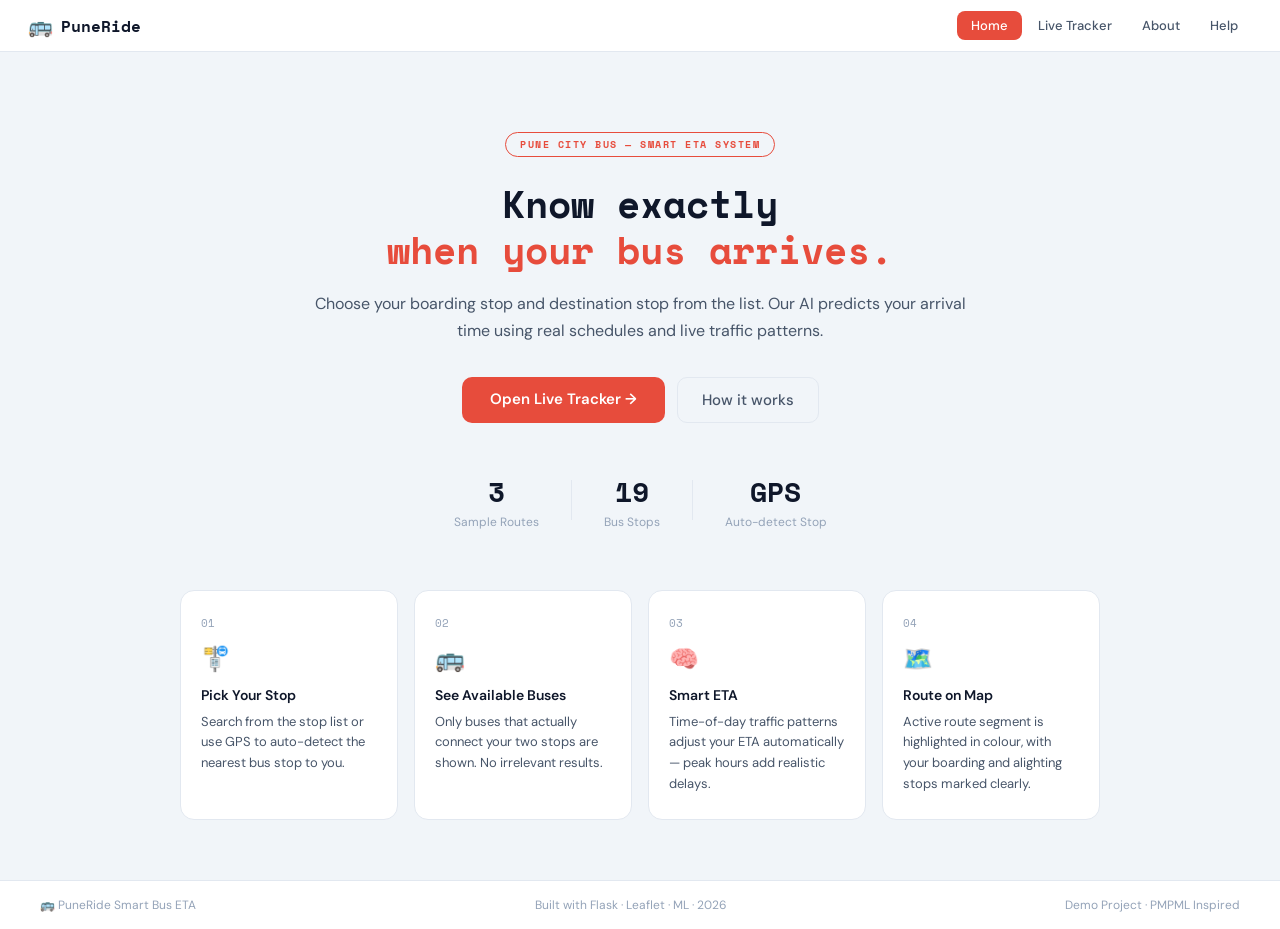
==== index.html @ 7d2801a6 "Add files via upload" ====
<!DOCTYPE html>
<html lang="en">
<head>
  <meta charset="UTF-8"/>
  <meta name="viewport" content="width=device-width, initial-scale=1.0"/>
  <title>PuneRide – Smart Bus ETA</title>
  <link rel="stylesheet" href="style.css"/>
  <link href="https://fonts.googleapis.com/css2?family=Space+Mono:wght@400;700&family=DM+Sans:wght@300;400;500;600&display=swap" rel="stylesheet"/>
</head>
<body>
<nav>
  <div class="logo"><span class="logo-icon">🚌</span> PuneRide</div>
  <div class="nav-links">
    <a href="index.html" class="active">Home</a>
    <a href="dashboard.html">Live Tracker</a>
    <a href="about.html">About</a>
    <a href="help.html">Help</a>
  </div>
</nav>

<section class="hero">
  <div class="hero-badge">PUNE CITY BUS — SMART ETA SYSTEM</div>
  <h1>Know exactly<br/><span class="accent">when your bus arrives.</span></h1>
  <p>Choose your boarding stop and destination stop from the list. Our AI predicts your arrival time using real schedules and live traffic patterns.</p>
  <div class="hero-btns">
    <a href="dashboard.html" class="btn-main">Open Live Tracker →</a>
    <a href="about.html" class="btn-ghost">How it works</a>
  </div>
  <div class="hero-stats">
    <div class="hs"><div class="hs-num">3</div><div class="hs-label">Sample Routes</div></div>
    <div class="hs-div"></div>
    <div class="hs"><div class="hs-num">19</div><div class="hs-label">Bus Stops</div></div>
    <div class="hs-div"></div>
    <div class="hs"><div class="hs-num">GPS</div><div class="hs-label">Auto-detect Stop</div></div>
  </div>
</section>

<section class="features">
  <div class="feat">
    <div class="feat-num">01</div>
    <div class="feat-icon">🚏</div>
    <h3>Pick Your Stop</h3>
    <p>Search from the stop list or use GPS to auto-detect the nearest bus stop to you.</p>
  </div>
  <div class="feat">
    <div class="feat-num">02</div>
    <div class="feat-icon">🚌</div>
    <h3>See Available Buses</h3>
    <p>Only buses that actually connect your two stops are shown. No irrelevant results.</p>
  </div>
  <div class="feat">
    <div class="feat-num">03</div>
    <div class="feat-icon">🧠</div>
    <h3>Smart ETA</h3>
    <p>Time-of-day traffic patterns adjust your ETA automatically — peak hours add realistic delays.</p>
  </div>
  <div class="feat">
    <div class="feat-num">04</div>
    <div class="feat-icon">🗺️</div>
    <h3>Route on Map</h3>
    <p>Active route segment is highlighted in colour, with your boarding and alighting stops marked clearly.</p>
  </div>
</section>

<footer>
  <div class="footer-inner">
    <span>🚌 PuneRide Smart Bus ETA</span>
    <span>Built with Flask · Leaflet · ML · 2026</span>
    <span>Demo Project · PMPML Inspired</span>
  </div>
</footer>
</body>
</html>
---- style.css ----
/* =============================================
   PUNERIDE v2 — STYLES
============================================= */
:root {
  --brand:    #e74c3c;
  --brand-dk: #c0392b;
  --green:    #27ae60;
  --amber:    #f39c12;
  --text-1:   #0f172a;
  --text-2:   #475569;
  --text-3:   #94a3b8;
  --bg:       #f1f5f9;
  --surface:  #ffffff;
  --border:   #e2e8f0;
  --radius:   10px;
  --radius-lg:14px;
  --shadow:   0 2px 14px rgba(0,0,0,0.08);
}

* { box-sizing: border-box; margin: 0; padding: 0; }

body {
  font-family: 'DM Sans', sans-serif;
  background: var(--bg);
  color: var(--text-1);
  min-height: 100vh;
  display: flex;
  flex-direction: column;
}
.dashboard-body { overflow: hidden; height: 100vh; }
a { text-decoration: none; color: inherit; }

/* NAV */
nav {
  display: flex;
  align-items: center;
  justify-content: space-between;
  padding: 0 28px;
  height: 52px;
  background: var(--surface);
  border-bottom: 1px solid var(--border);
  flex-shrink: 0;
  z-index: 300;
  position: relative;
}
.logo {
  font-family: 'Space Mono', monospace;
  font-size: 16px;
  font-weight: 700;
  display: flex;
  align-items: center;
  gap: 8px;
}
.logo-icon { font-size: 20px; }
.nav-links { display: flex; gap: 2px; }
.nav-links a {
  padding: 6px 14px;
  border-radius: 8px;
  font-size: 13px;
  font-weight: 500;
  color: var(--text-2);
  transition: all 0.15s;
}
.nav-links a:hover { background: var(--bg); color: var(--text-1); }
.nav-links a.active { background: var(--brand); color: #fff; }

/* TRACKER LAYOUT */
.tracker-layout {
  display: grid;
  grid-template-columns: 360px 1fr;
  height: calc(100vh - 52px);
  overflow: hidden;
}

/* LEFT PANEL */
.left-panel {
  background: var(--surface);
  border-right: 1px solid var(--border);
  overflow-y: auto;
}

.panel-section {
  padding: 18px 18px;
  border-bottom: 1px solid var(--border);
}
.panel-section.hidden { display: none; }

.step-header {
  display: flex;
  align-items: center;
  gap: 10px;
  margin-bottom: 14px;
  font-size: 14px;
  font-weight: 600;
}
.step-badge {
  width: 22px; height: 22px;
  background: var(--brand);
  color: #fff;
  border-radius: 50%;
  display: flex; align-items: center; justify-content: center;
  font-size: 11px; font-weight: 700; flex-shrink: 0;
}

/* Search */
.search-wrap {
  display: flex;
  gap: 8px;
  margin-bottom: 10px;
}
.search-wrap input {
  flex: 1;
  padding: 9px 12px;
  border: 1px solid var(--border);
  border-radius: var(--radius);
  font-size: 14px;
  font-family: 'DM Sans', sans-serif;
  color: var(--text-1);
  background: var(--bg);
  outline: none;
}
.search-wrap input:focus { border-color: var(--brand); background: #fff; }

.gps-btn {
  padding: 8px 12px;
  border: 1px solid var(--border);
  border-radius: var(--radius);
  background: var(--surface);
  font-size: 12px;
  font-weight: 600;
  color: var(--text-2);
  cursor: pointer;
  white-space: nowrap;
  transition: all 0.15s;
  font-family: 'DM Sans', sans-serif;
}
.gps-btn:hover { background: var(--bg); color: var(--text-1); }

/* Stop list */
.stop-list {
  max-height: 340px;
  overflow-y: auto;
}
.stop-item {
  display: flex;
  align-items: center;
  gap: 10px;
  padding: 10px 12px;
  border-radius: var(--radius);
  cursor: pointer;
  transition: background 0.12s;
  border: 1px solid transparent;
}
.stop-item:hover { background: var(--bg); border-color: var(--border); }
.stop-icon { font-size: 18px; flex-shrink: 0; }
.stop-name { font-size: 13px; font-weight: 500; color: var(--text-1); }
.stop-routes { font-size: 11px; color: var(--text-3); margin-top: 2px; }
.no-stops { padding: 16px 12px; font-size: 13px; color: var(--text-3); text-align: center; }

/* Selected stop row */
.selected-stop-row {
  display: flex;
  align-items: center;
  gap: 10px;
  background: var(--bg);
  border: 1px solid var(--border);
  border-radius: var(--radius);
  padding: 10px 12px;
}
.sel-dot {
  width: 12px; height: 12px;
  border-radius: 50%;
  flex-shrink: 0;
}
.sel-label { font-size: 11px; color: var(--text-3); }
.sel-name { font-size: 13px; font-weight: 600; color: var(--text-1); }
.change-btn {
  margin-left: auto;
  font-size: 12px;
  color: var(--brand);
  background: none;
  border: none;
  cursor: pointer;
  font-weight: 600;
  font-family: 'DM Sans', sans-serif;
}
.change-btn:hover { text-decoration: underline; }

/* Bus Cards */
.bus-card {
  border: 1.5px solid var(--border);
  border-radius: var(--radius-lg);
  margin-bottom: 10px;
  overflow: hidden;
  transition: border-color 0.15s;
  position: relative;
}
.bus-card.best  { border-color: var(--brand); }
.bus-card.selected-card { border-color: var(--brand); box-shadow: 0 0 0 3px rgba(231,76,60,0.12); }
.best-badge {
  position: absolute; top: 8px; right: 8px;
  background: var(--brand); color: #fff;
  font-size: 10px; font-weight: 700;
  padding: 2px 8px; border-radius: 99px;
}
.bus-card-top {
  display: flex; align-items: center; gap: 12px;
  padding: 14px;
}
.bus-number {
  width: 44px; height: 44px;
  border-radius: 10px;
  color: #fff;
  font-family: 'Space Mono', monospace;
  font-size: 14px; font-weight: 700;
  display: flex; align-items: center; justify-content: center;
  flex-shrink: 0;
}
.bus-info { flex: 1; }
.bus-name  { font-size: 13px; font-weight: 600; }
.bus-meta  { font-size: 11px; color: var(--text-3); margin-top: 2px; }
.bus-eta-mini { text-align: right; }
.eta-mins {
  font-family: 'Space Mono', monospace;
  font-size: 22px; font-weight: 700;
}
.eta-mins span { font-size: 11px; font-weight: 400; color: var(--text-3); margin-left: 2px; }
.eta-arrive { font-size: 11px; color: var(--text-3); }

.bus-breakdown {
  border-top: 1px solid var(--border);
  padding: 8px 14px;
  background: var(--bg);
}
.bk-row {
  display: flex; gap: 8px; align-items: flex-start;
  font-size: 12px; color: var(--text-2);
  padding: 3px 0;
}
.bk-icon { flex-shrink: 0; }

.btn-select-bus {
  width: 100%; padding: 10px;
  background: var(--text-1); color: #fff;
  border: none; font-family: 'DM Sans', sans-serif;
  font-size: 13px; font-weight: 600;
  cursor: pointer; transition: background 0.15s;
}
.btn-select-bus:hover { background: #1e293b; }

/* No bus message */
.no-bus-msg {
  text-align: center;
  padding: 28px 16px;
  background: var(--bg);
  border: 1.5px dashed var(--border);
  border-radius: var(--radius-lg);
}
.no-bus-icon { font-size: 36px; margin-bottom: 10px; }
.no-bus-title { font-size: 16px; font-weight: 700; color: var(--text-1); margin-bottom: 8px; }
.no-bus-sub { font-size: 13px; color: var(--text-2); line-height: 1.6; }

/* ETA Panel */
.eta-hero {
  display: flex; align-items: center; justify-content: space-between;
  background: var(--brand); color: #fff;
  border-radius: var(--radius-lg);
  padding: 18px 20px; margin-bottom: 16px;
}
.eta-big {
  font-family: 'Space Mono', monospace;
  font-size: 52px; font-weight: 700; line-height: 1;
}
.eta-unit { font-size: 13px; opacity: 0.8; margin-top: 4px; }
.eta-arrive-box { text-align: right; }
.eta-arrive-label { font-size: 11px; opacity: 0.75; }
.eta-arrive-time {
  font-family: 'Space Mono', monospace;
  font-size: 28px; font-weight: 700; margin-top: 4px;
}

.journey-timeline { margin-bottom: 14px; }
.tl-step { display: flex; align-items: flex-start; gap: 12px; padding: 8px 0; }
.tl-dot { width: 12px; height: 12px; border-radius: 50%; flex-shrink: 0; margin-top: 4px; }
.tl-content { flex: 1; }
.tl-title { font-size: 13px; font-weight: 600; }
.tl-sub { font-size: 12px; color: var(--text-3); margin-top: 2px; }
.tl-time {
  font-family: 'Space Mono', monospace;
  font-size: 13px; font-weight: 700; white-space: nowrap;
}
.tl-line { width: 1px; height: 14px; background: var(--border); margin-left: 5px; }

.traffic-info-row {
  display: flex; align-items: center; justify-content: space-between;
  padding: 10px 12px;
  border: 1.5px solid;
  border-radius: 8px;
  font-size: 13px; font-weight: 600;
  margin-bottom: 14px;
}

.btn-reset {
  width: 100%; padding: 10px;
  background: transparent;
  border: 1px solid var(--border);
  border-radius: var(--radius);
  font-family: 'DM Sans', sans-serif;
  font-size: 13px; color: var(--text-2);
  cursor: pointer; transition: all 0.15s;
}
.btn-reset:hover { background: var(--bg); color: var(--text-1); }

/* MAP */
.map-container { position: relative; height: 100%; }
#map { width: 100%; height: 100%; }

.map-legend {
  position: absolute; bottom: 24px; left: 14px;
  background: rgba(255,255,255,0.96);
  border: 1px solid var(--border);
  border-radius: 10px;
  padding: 10px 14px;
  display: flex; flex-direction: column; gap: 6px;
  z-index: 400; box-shadow: var(--shadow);
}
.leg-item { display: flex; align-items: center; gap: 8px; font-size: 12px; color: var(--text-2); }
.leg-dot { width: 10px; height: 10px; border-radius: 50%; }
.leg-line { width: 20px; height: 4px; background: var(--brand); border-radius: 2px; }

.traffic-badge {
  position: absolute; top: 14px; right: 14px;
  color: #fff; border-radius: 99px;
  padding: 6px 16px; font-size: 12px; font-weight: 700;
  z-index: 400; box-shadow: var(--shadow);
  font-family: 'DM Sans', sans-serif;
}

/* LANDING */
.hero {
  text-align: center; padding: 80px 24px 60px;
  max-width: 720px; margin: 0 auto;
}
.hero-badge {
  display: inline-block;
  font-family: 'Space Mono', monospace;
  font-size: 10px; font-weight: 700;
  letter-spacing: 0.15em; color: var(--brand);
  border: 1px solid var(--brand);
  border-radius: 99px; padding: 4px 14px; margin-bottom: 24px;
}
.hero h1 {
  font-family: 'Space Mono', monospace;
  font-size: 38px; font-weight: 700; line-height: 1.2;
  margin-bottom: 18px;
}
.hero h1 .accent { color: var(--brand); }
.hero p { font-size: 16px; color: var(--text-2); line-height: 1.7; margin-bottom: 32px; }
.hero-btns { display: flex; gap: 12px; justify-content: center; margin-bottom: 48px; }
.btn-main {
  display: inline-block; background: var(--brand); color: #fff;
  padding: 12px 28px; border-radius: var(--radius);
  font-size: 15px; font-weight: 600; transition: background 0.2s;
}
.btn-main:hover { background: var(--brand-dk); }
.btn-ghost {
  display: inline-block; background: transparent; color: var(--text-2);
  padding: 12px 24px; border: 1px solid var(--border);
  border-radius: var(--radius); font-size: 15px; font-weight: 500;
}
.btn-ghost:hover { background: var(--surface); }
.hero-stats { display: flex; align-items: center; justify-content: center; gap: 32px; }
.hs { text-align: center; }
.hs-num { font-family: 'Space Mono', monospace; font-size: 28px; font-weight: 700; }
.hs-label { font-size: 12px; color: var(--text-3); margin-top: 2px; }
.hs-div { width: 1px; height: 40px; background: var(--border); }

.features {
  display: grid; grid-template-columns: repeat(4,1fr);
  gap: 16px; padding: 0 40px 60px;
  max-width: 1000px; margin: 0 auto; width: 100%;
}
.feat {
  background: var(--surface);
  border: 1px solid var(--border);
  border-radius: var(--radius-lg);
  padding: 24px 20px;
}
.feat-num { font-family: 'Space Mono', monospace; font-size: 11px; color: var(--text-3); margin-bottom: 12px; }
.feat-icon { font-size: 24px; margin-bottom: 12px; }
.feat h3 { font-size: 14px; font-weight: 600; margin-bottom: 8px; }
.feat p { font-size: 13px; color: var(--text-2); line-height: 1.6; }

/* ABOUT / HELP */
.content-wrap { max-width: 700px; margin: 0 auto; padding: 48px 24px; flex: 1; }
.content-wrap h1 {
  font-family: 'Space Mono', monospace;
  font-size: 26px; font-weight: 700; margin-bottom: 16px;
}
.content-wrap h2 { font-size: 17px; font-weight: 600; margin: 28px 0 10px; }
.content-wrap p { font-size: 14px; color: var(--text-2); line-height: 1.8; margin-bottom: 10px; }
.content-wrap code {
  background: var(--bg); border: 1px solid var(--border);
  padding: 2px 6px; border-radius: 4px; font-size: 13px;
}
.chips { display: flex; flex-wrap: wrap; gap: 8px; margin-bottom: 10px; }
.chip {
  background: var(--surface); border: 1px solid var(--border);
  border-radius: 99px; padding: 5px 14px; font-size: 13px; color: var(--text-2);
}
.flow { display: flex; flex-wrap: wrap; align-items: center; gap: 8px; margin-top: 12px; }
.flow-step { background: #fef3c7; color: #92400e; padding: 10px 14px; border-radius: 8px; font-size: 13px; font-weight: 600; }
.flow-arrow { font-size: 18px; color: var(--text-3); }

.faq {
  border: 1px solid var(--border); border-radius: var(--radius);
  margin-bottom: 10px; overflow: hidden; background: var(--surface);
}
.faq-q {
  padding: 15px 18px; font-size: 14px; font-weight: 600;
  cursor: pointer; display: flex; justify-content: space-between; align-items: center;
}
.faq-q:hover { background: var(--bg); }
.arrow { font-size: 18px; color: var(--text-3); }
.faq-a { padding: 12px 18px 15px; font-size: 13px; color: var(--text-2); line-height: 1.7; border-top: 1px solid var(--border); }

/* FOOTER */
footer { padding: 16px 28px; border-top: 1px solid var(--border); background: var(--surface); margin-top: auto; }
.footer-inner {
  display: flex; justify-content: space-between;
  font-size: 12px; color: var(--text-3);
  max-width: 1200px; margin: 0 auto;
}

/* RESPONSIVE */
@media (max-width: 900px) {
  .tracker-layout { grid-template-columns: 1fr; grid-template-rows: auto 420px; }
  .features { grid-template-columns: repeat(2,1fr); }
  .hero h1 { font-size: 26px; }
  .footer-inner { flex-direction: column; gap: 4px; text-align: center; }
}
@media (max-width: 600px) {
  .features { grid-template-columns: 1fr; padding: 0 20px 40px; }
  nav { padding: 0 16px; }
  .nav-links a { padding: 5px 10px; font-size: 12px; }
}
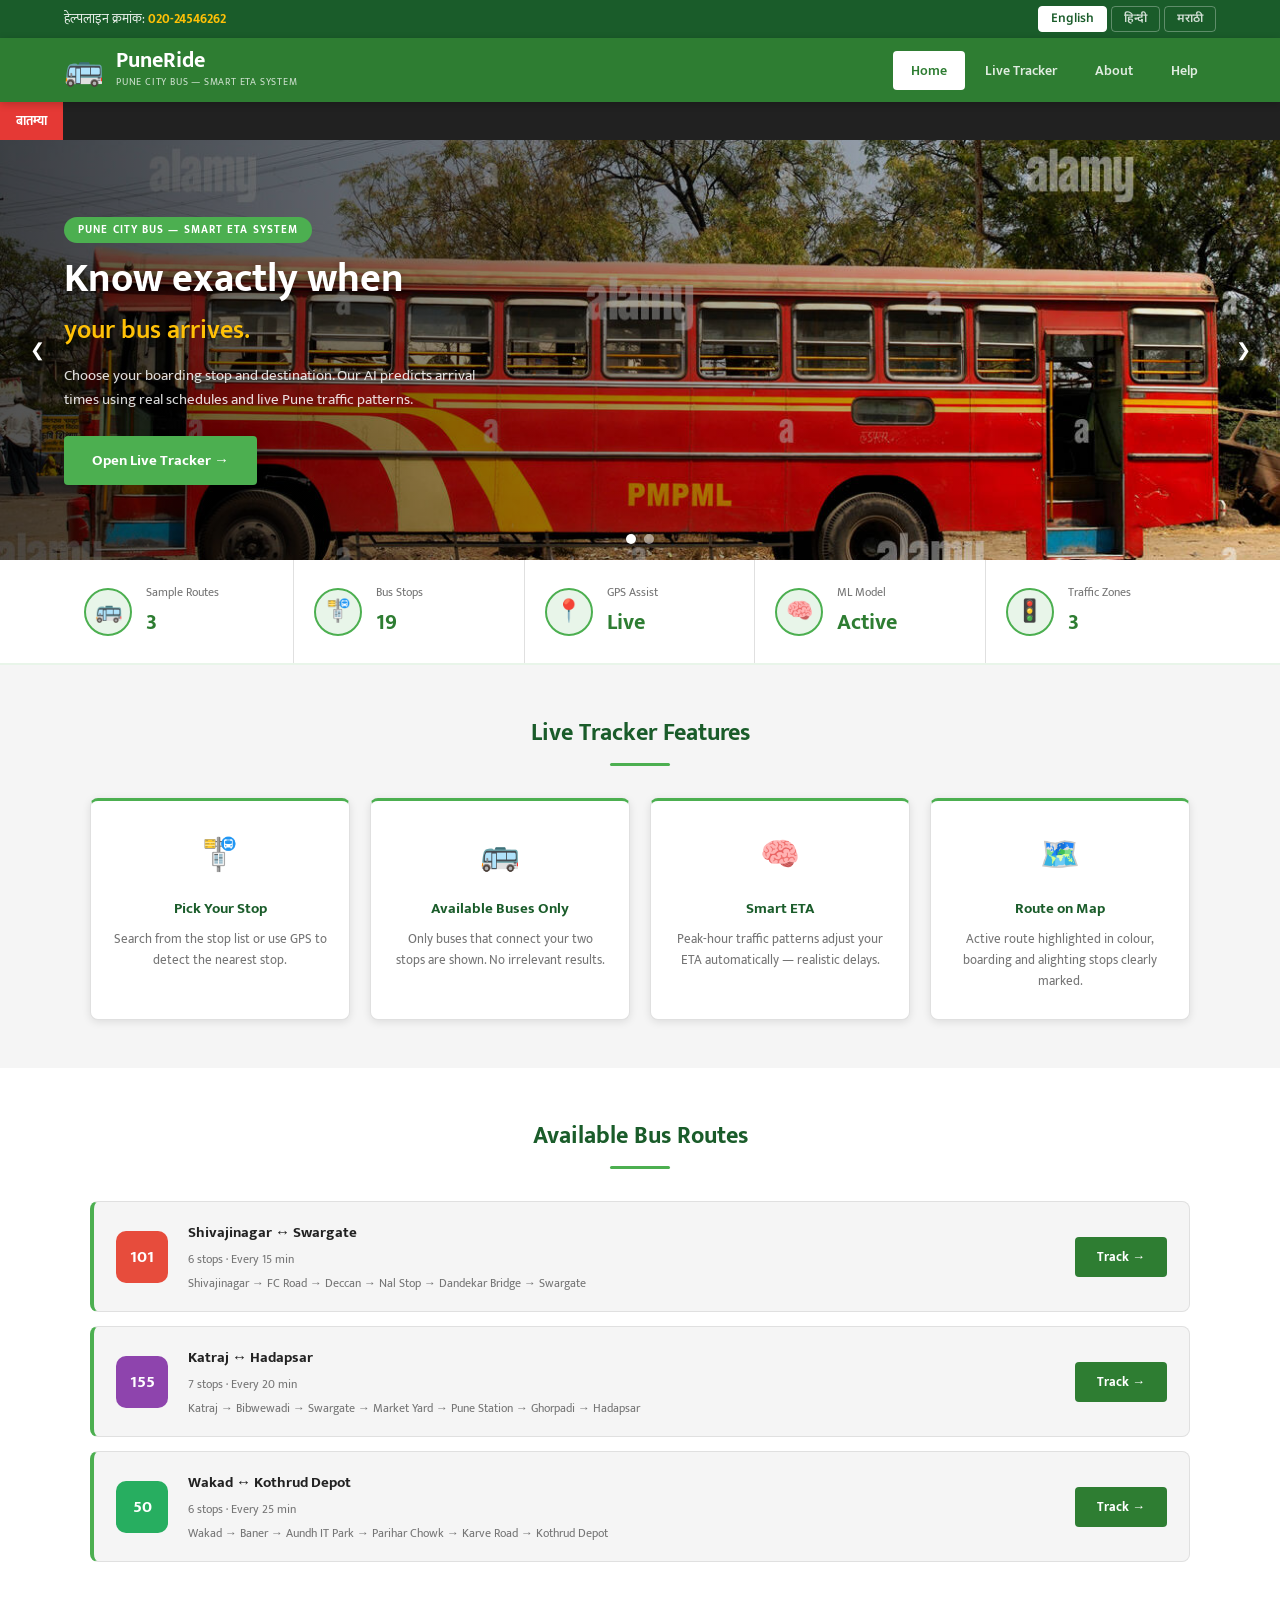
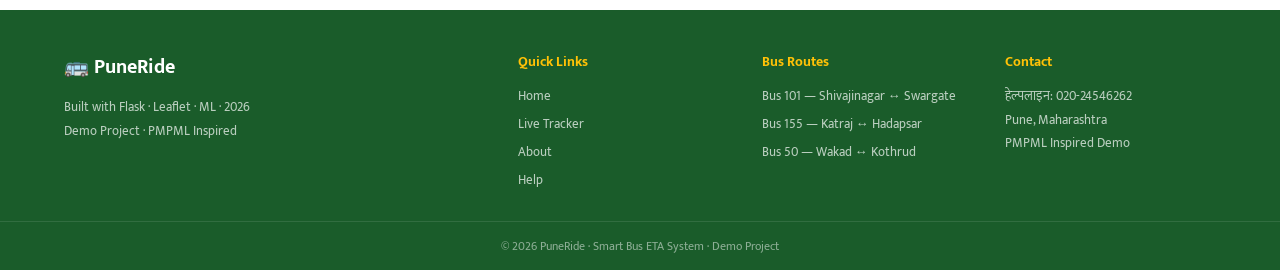
==== commit a0fc467e: "Add files via upload" ====
--- a/index.html
+++ b/index.html
@@ -5,69 +5,252 @@
   <meta name="viewport" content="width=device-width, initial-scale=1.0"/>
   <title>PuneRide – Smart Bus ETA</title>
   <link rel="stylesheet" href="style.css"/>
-  <link href="https://fonts.googleapis.com/css2?family=Space+Mono:wght@400;700&family=DM+Sans:wght@300;400;500;600&display=swap" rel="stylesheet"/>
+  <link href="https://fonts.googleapis.com/css2?family=Noto+Sans+Devanagari:wght@300;400;500;600;700&family=Mukta:wght@400;500;600;700&display=swap" rel="stylesheet"/>
 </head>
 <body>
-<nav>
-  <div class="logo"><span class="logo-icon">🚌</span> PuneRide</div>
-  <div class="nav-links">
-    <a href="index.html" class="active">Home</a>
-    <a href="dashboard.html">Live Tracker</a>
-    <a href="about.html">About</a>
-    <a href="help.html">Help</a>
-  </div>
-</nav>
-
-<section class="hero">
-  <div class="hero-badge">PUNE CITY BUS — SMART ETA SYSTEM</div>
-  <h1>Know exactly<br/><span class="accent">when your bus arrives.</span></h1>
-  <p>Choose your boarding stop and destination stop from the list. Our AI predicts your arrival time using real schedules and live traffic patterns.</p>
-  <div class="hero-btns">
-    <a href="dashboard.html" class="btn-main">Open Live Tracker →</a>
-    <a href="about.html" class="btn-ghost">How it works</a>
-  </div>
-  <div class="hero-stats">
-    <div class="hs"><div class="hs-num">3</div><div class="hs-label">Sample Routes</div></div>
-    <div class="hs-div"></div>
-    <div class="hs"><div class="hs-num">19</div><div class="hs-label">Bus Stops</div></div>
-    <div class="hs-div"></div>
-    <div class="hs"><div class="hs-num">GPS</div><div class="hs-label">Auto-detect Stop</div></div>
-  </div>
-</section>
-
-<section class="features">
-  <div class="feat">
-    <div class="feat-num">01</div>
-    <div class="feat-icon">🚏</div>
-    <h3>Pick Your Stop</h3>
-    <p>Search from the stop list or use GPS to auto-detect the nearest bus stop to you.</p>
-  </div>
-  <div class="feat">
-    <div class="feat-num">02</div>
-    <div class="feat-icon">🚌</div>
-    <h3>See Available Buses</h3>
-    <p>Only buses that actually connect your two stops are shown. No irrelevant results.</p>
-  </div>
-  <div class="feat">
-    <div class="feat-num">03</div>
-    <div class="feat-icon">🧠</div>
-    <h3>Smart ETA</h3>
-    <p>Time-of-day traffic patterns adjust your ETA automatically — peak hours add realistic delays.</p>
-  </div>
-  <div class="feat">
-    <div class="feat-num">04</div>
-    <div class="feat-icon">🗺️</div>
-    <h3>Route on Map</h3>
-    <p>Active route segment is highlighted in colour, with your boarding and alighting stops marked clearly.</p>
-  </div>
-</section>
-
-<footer>
+
+<!-- TOP BAR -->
+<div class="top-bar">
+  <div class="top-bar-inner">
+    <span class="helpline">हेल्पलाइन क्रमांक: <strong>020-24546262</strong></span>
+    <div class="lang-switcher">
+      <button class="lang-btn active" data-lang="en" onclick="setLang('en')">English</button>
+      <button class="lang-btn" data-lang="hi" onclick="setLang('hi')">हिन्दी</button>
+      <button class="lang-btn" data-lang="mr" onclick="setLang('mr')">मराठी</button>
+    </div>
+  </div>
+</div>
+
+<!-- HEADER -->
+<header class="site-header">
+  <div class="header-inner">
+    <div class="brand">
+      <div class="brand-logo">🚌</div>
+      <div class="brand-text">
+        <div class="brand-name">PuneRide</div>
+        <div class="brand-sub" data-i18n="hero_badge">PUNE CITY BUS — SMART ETA SYSTEM</div>
+      </div>
+    </div>
+    <nav class="main-nav">
+      <a href="index.html" class="active" data-i18n="nav_home">Home</a>
+      <a href="dashboard.html" data-i18n="nav_tracker">Live Tracker</a>
+      <a href="about.html" data-i18n="nav_about">About</a>
+      <a href="help.html" data-i18n="nav_help">Help</a>
+    </nav>
+  </div>
+</header>
+
+<!-- NEWS TICKER -->
+<div class="ticker-bar">
+  <div class="ticker-label">बातम्या</div>
+  <div class="ticker-wrap">
+    <div class="ticker-content">
+      <span class="tick-item">Bus 101: Shivajinagar ↔ Swargate — दर 15 मिनिटांनी</span>
+      <span class="new-badge">नवीन</span>
+      <span class="tick-item">Bus 155: Katraj ↔ Hadapsar — दर 20 मिनिटांनी</span>
+      <span class="new-badge">नवीन</span>
+      <span class="tick-item">Bus 50: Wakad ↔ Kothrud — दर 25 मिनिटांनी</span>
+      <span class="new-badge">नवीन</span>
+      <span class="tick-item">GPS-based stop detection now available · Use 📍 in Live Tracker</span>
+      <span class="new-badge">नवीन</span>
+      <span class="tick-item">Smart ETA with peak-hour traffic patterns · AI-powered predictions</span>
+    </div>
+  </div>
+</div>
+
+<!-- HERO SLIDER -->
+<section class="hero-slider">
+  <div class="slide active" id="slide-0">
+    <img src="image1.jpg" alt="Pune Bus" class="slide-img"
+         onerror="this.style.background='#1a5c2a';this.alt='';"/>
+    <div class="slide-overlay">
+      <div class="slide-caption">
+        <div class="slide-badge" data-i18n="hero_badge">PUNE CITY BUS</div>
+        <h1 data-i18n="hero_h1_line1">Know exactly when</h1>
+        <h2 data-i18n="hero_h1_line2">your bus arrives.</h2>
+        <p data-i18n="hero_p">AI-powered ETA using real schedules and live Pune traffic patterns.</p>
+        <a href="dashboard.html" class="slide-cta" data-i18n="hero_btn_open">Open Live Tracker →</a>
+      </div>
+    </div>
+  </div>
+  <div class="slide" id="slide-1">
+    <img src="image2.jfif" alt="Pune Bus Route" class="slide-img"
+         onerror="this.style.background='#0d3d1f';this.alt='';"/>
+    <div class="slide-overlay">
+      <div class="slide-caption">
+        <div class="slide-badge">स्मार्ट बस ट्रॅकर</div>
+        <h1>Smart · Fast · Reliable</h1>
+        <h2>पुणे बस ट्रॅकर</h2>
+        <p>बस स्टॉप निवडा आणि ETA जाणून घ्या</p>
+        <a href="dashboard.html" class="slide-cta">लाइव्ह ट्रॅकर →</a>
+      </div>
+    </div>
+  </div>
+
+  <button class="slide-arrow prev" onclick="changeSlide(-1)">&#10094;</button>
+  <button class="slide-arrow next" onclick="changeSlide(1)">&#10095;</button>
+  <div class="slide-dots">
+    <span class="dot active" onclick="goSlide(0)"></span>
+    <span class="dot" onclick="goSlide(1)"></span>
+  </div>
+</section>
+
+<!-- STATS CARDS -->
+<section class="stats-section">
+  <div class="stats-row">
+    <div class="stat-card">
+      <div class="stat-icon-box"><span>🚌</span></div>
+      <div>
+        <div class="stat-label" data-i18n="stat_routes">Sample Routes</div>
+        <div class="stat-num">3</div>
+      </div>
+    </div>
+    <div class="stat-card">
+      <div class="stat-icon-box"><span>🚏</span></div>
+      <div>
+        <div class="stat-label" data-i18n="stat_stops">Bus Stops</div>
+        <div class="stat-num">19</div>
+      </div>
+    </div>
+    <div class="stat-card">
+      <div class="stat-icon-box"><span>📍</span></div>
+      <div>
+        <div class="stat-label" data-i18n="stat_gps">GPS Assist</div>
+        <div class="stat-num">Live</div>
+      </div>
+    </div>
+    <div class="stat-card">
+      <div class="stat-icon-box"><span>🧠</span></div>
+      <div>
+        <div class="stat-label">ML Model</div>
+        <div class="stat-num">Active</div>
+      </div>
+    </div>
+    <div class="stat-card">
+      <div class="stat-icon-box"><span>🚦</span></div>
+      <div>
+        <div class="stat-label">Traffic Zones</div>
+        <div class="stat-num">3</div>
+      </div>
+    </div>
+  </div>
+</section>
+
+<!-- FEATURES -->
+<section class="features-section">
+  <div class="section-heading">
+    <h2>Live Tracker Features</h2>
+    <div class="heading-bar"></div>
+  </div>
+  <div class="features-grid">
+    <div class="feat-card">
+      <div class="feat-icon">🚏</div>
+      <h3 data-i18n="feat1_title">Pick Your Stop</h3>
+      <p data-i18n="feat1_p">Search from the stop list or use GPS to detect the nearest stop.</p>
+    </div>
+    <div class="feat-card">
+      <div class="feat-icon">🚌</div>
+      <h3 data-i18n="feat2_title">Available Buses Only</h3>
+      <p data-i18n="feat2_p">Only buses that connect your two stops are shown.</p>
+    </div>
+    <div class="feat-card">
+      <div class="feat-icon">🧠</div>
+      <h3 data-i18n="feat3_title">Smart ETA</h3>
+      <p data-i18n="feat3_p">Peak-hour traffic patterns adjust your ETA automatically.</p>
+    </div>
+    <div class="feat-card">
+      <div class="feat-icon">🗺️</div>
+      <h3 data-i18n="feat4_title">Route on Map</h3>
+      <p data-i18n="feat4_p">Active route highlighted with boarding and alighting stops marked.</p>
+    </div>
+  </div>
+</section>
+
+<!-- ROUTES -->
+<section class="routes-section">
+  <div class="section-heading">
+    <h2>Available Bus Routes</h2>
+    <div class="heading-bar"></div>
+  </div>
+  <div class="routes-grid">
+    <div class="route-card">
+      <div class="route-badge" style="background:#e74c3c">101</div>
+      <div class="route-body">
+        <div class="route-name">Shivajinagar ↔ Swargate</div>
+        <div class="route-meta">6 stops · Every 15 min</div>
+        <div class="route-stops">Shivajinagar → FC Road → Deccan → Nal Stop → Dandekar Bridge → Swargate</div>
+      </div>
+      <a href="dashboard.html" class="route-track-btn">Track →</a>
+    </div>
+    <div class="route-card">
+      <div class="route-badge" style="background:#8e44ad">155</div>
+      <div class="route-body">
+        <div class="route-name">Katraj ↔ Hadapsar</div>
+        <div class="route-meta">7 stops · Every 20 min</div>
+        <div class="route-stops">Katraj → Bibwewadi → Swargate → Market Yard → Pune Station → Ghorpadi → Hadapsar</div>
+      </div>
+      <a href="dashboard.html" class="route-track-btn">Track →</a>
+    </div>
+    <div class="route-card">
+      <div class="route-badge" style="background:#27ae60">50</div>
+      <div class="route-body">
+        <div class="route-name">Wakad ↔ Kothrud Depot</div>
+        <div class="route-meta">6 stops · Every 25 min</div>
+        <div class="route-stops">Wakad → Baner → Aundh IT Park → Parihar Chowk → Karve Road → Kothrud Depot</div>
+      </div>
+      <a href="dashboard.html" class="route-track-btn">Track →</a>
+    </div>
+  </div>
+</section>
+
+<!-- FOOTER -->
+<footer class="site-footer">
   <div class="footer-inner">
-    <span>🚌 PuneRide Smart Bus ETA</span>
-    <span>Built with Flask · Leaflet · ML · 2026</span>
-    <span>Demo Project · PMPML Inspired</span>
+    <div class="footer-col">
+      <div class="footer-brand">🚌 PuneRide</div>
+      <p data-i18n="footer_built">Built with Flask · Leaflet · ML · 2026</p>
+      <p data-i18n="footer_demo">Demo Project · PMPML Inspired</p>
+    </div>
+    <div class="footer-col">
+      <h4>Quick Links</h4>
+      <a href="index.html" data-i18n="nav_home">Home</a>
+      <a href="dashboard.html" data-i18n="nav_tracker">Live Tracker</a>
+      <a href="about.html" data-i18n="nav_about">About</a>
+      <a href="help.html" data-i18n="nav_help">Help</a>
+    </div>
+    <div class="footer-col">
+      <h4>Bus Routes</h4>
+      <a href="dashboard.html">Bus 101 — Shivajinagar ↔ Swargate</a>
+      <a href="dashboard.html">Bus 155 — Katraj ↔ Hadapsar</a>
+      <a href="dashboard.html">Bus 50 — Wakad ↔ Kothrud</a>
+    </div>
+    <div class="footer-col">
+      <h4>Contact</h4>
+      <p>हेल्पलाइन: 020-24546262</p>
+      <p>Pune, Maharashtra</p>
+      <p>PMPML Inspired Demo</p>
+    </div>
+  </div>
+  <div class="footer-bottom">
+    © 2026 PuneRide · Smart Bus ETA System · Demo Project
   </div>
 </footer>
+
+<script src="i18n.js"></script>
+<script>
+let cur = 0;
+const slides = document.querySelectorAll('.slide');
+const dots   = document.querySelectorAll('.dot');
+
+function goSlide(n) {
+  slides[cur].classList.remove('active');
+  dots[cur].classList.remove('active');
+  cur = (n + slides.length) % slides.length;
+  slides[cur].classList.add('active');
+  dots[cur].classList.add('active');
+}
+function changeSlide(d) { goSlide(cur + d); }
+setInterval(() => changeSlide(1), 5000);
+</script>
 </body>
 </html>
--- a/style.css
+++ b/style.css
@@ -1,87 +1,634 @@
 /* =============================================
-   PUNERIDE v2 — STYLES
+   PUNERIDE — STYLE.CSS
+   Landing: PMPML-inspired (green, white, cards)
+   Dashboard: Dark professional (unchanged)
+   Font: Mukta + Noto Sans Devanagari
+============================================= */
+
+@import url('https://fonts.googleapis.com/css2?family=Noto+Sans+Devanagari:wght@300;400;500;600;700&family=Mukta:wght@400;500;600;700&display=swap');
+
+/* =============================================
+   CSS VARIABLES — TWO THEMES
 ============================================= */
 :root {
-  --brand:    #e74c3c;
-  --brand-dk: #c0392b;
-  --green:    #27ae60;
-  --amber:    #f39c12;
-  --text-1:   #0f172a;
-  --text-2:   #475569;
-  --text-3:   #94a3b8;
-  --bg:       #f1f5f9;
-  --surface:  #ffffff;
-  --border:   #e2e8f0;
-  --radius:   10px;
-  --radius-lg:14px;
-  --shadow:   0 2px 14px rgba(0,0,0,0.08);
+  /* PMPML Green theme (landing, about, help) */
+  --green-dark:   #1a5c2a;
+  --green-mid:    #2e7d32;
+  --green-light:  #4caf50;
+  --green-pale:   #e8f5e9;
+  --accent:       #e53935;
+  --accent-yellow:#ffc107;
+  --white:        #ffffff;
+  --off-white:    #f5f5f5;
+  --light-gray:   #eeeeee;
+  --mid-gray:     #757575;
+  --dark:         #212121;
+  --border-light: #e0e0e0;
+
+  /* Dashboard dark theme */
+  --brand:       #ff6f3c;
+  --brand-dk:    #e55a28;
+  --brand-glow:  rgba(255,111,60,0.25);
+  --d-green:     #22c55e;
+  --d-amber:     #f59e0b;
+  --d-red:       #ef4444;
+  --bg:          #0a0a0f;
+  --bg2:         #111118;
+  --bg3:         #18181f;
+  --surface:     #1c1c26;
+  --surface2:    #22222e;
+  --d-border:    rgba(255,255,255,0.08);
+  --d-border-hi: rgba(255,255,255,0.14);
+  --text-1:      #f0f0f8;
+  --text-2:      #9494b0;
+  --text-3:      #5a5a70;
+
+  --radius:    8px;
+  --radius-lg: 14px;
+  --shadow-sm: 0 2px 8px rgba(0,0,0,0.1);
+  --shadow:    0 4px 16px rgba(0,0,0,0.12);
 }
 
 * { box-sizing: border-box; margin: 0; padding: 0; }
 
 body {
-  font-family: 'DM Sans', sans-serif;
+  font-family: 'Mukta', 'Noto Sans Devanagari', sans-serif;
+  background: var(--off-white);
+  color: var(--dark);
+  min-height: 100vh;
+  display: flex;
+  flex-direction: column;
+}
+
+.dashboard-body {
   background: var(--bg);
   color: var(--text-1);
-  min-height: 100vh;
+  overflow: hidden;
+  height: 100vh;
+}
+
+a { text-decoration: none; color: inherit; }
+
+/* =============================================
+   TOP BAR
+============================================= */
+.top-bar {
+  background: var(--green-dark);
+  color: var(--white);
+  padding: 6px 0;
+  font-size: 13px;
+}
+.top-bar-inner {
+  max-width: 1200px;
+  margin: 0 auto;
+  padding: 0 24px;
+  display: flex;
+  align-items: center;
+  justify-content: space-between;
+}
+.helpline { color: rgba(255,255,255,0.9); }
+.helpline strong { color: var(--accent-yellow); }
+
+/* Language switcher — landing pages */
+.lang-switcher {
+  display: flex;
+  gap: 4px;
+}
+.lang-btn {
+  padding: 4px 12px;
+  border-radius: 4px;
+  border: 1px solid rgba(255,255,255,0.3);
+  background: transparent;
+  color: rgba(255,255,255,0.8);
+  font-size: 12px;
+  font-weight: 600;
+  cursor: pointer;
+  font-family: 'Noto Sans Devanagari', 'Mukta', sans-serif;
+  transition: all 0.15s;
+}
+.lang-btn:hover { background: rgba(255,255,255,0.15); color: #fff; }
+.lang-btn.active { background: var(--white); color: var(--green-dark); border-color: var(--white); }
+
+/* =============================================
+   SITE HEADER
+============================================= */
+.site-header {
+  background: var(--green-mid);
+  box-shadow: 0 2px 8px rgba(0,0,0,0.2);
+  position: sticky;
+  top: 0;
+  z-index: 200;
+}
+.header-inner {
+  max-width: 1200px;
+  margin: 0 auto;
+  padding: 0 24px;
+  display: flex;
+  align-items: center;
+  justify-content: space-between;
+  height: 64px;
+}
+
+.brand { display: flex; align-items: center; gap: 12px; }
+.brand-logo { font-size: 32px; }
+.brand-name {
+  font-size: 22px;
+  font-weight: 700;
+  color: var(--white);
+  line-height: 1;
+}
+.brand-sub {
+  font-size: 10px;
+  color: rgba(255,255,255,0.75);
+  letter-spacing: 0.08em;
+  margin-top: 2px;
+}
+
+.main-nav { display: flex; gap: 2px; }
+.main-nav a {
+  padding: 8px 18px;
+  border-radius: 4px;
+  font-size: 14px;
+  font-weight: 600;
+  color: rgba(255,255,255,0.85);
+  transition: all 0.15s;
+}
+.main-nav a:hover { background: rgba(255,255,255,0.15); color: #fff; }
+.main-nav a.active { background: var(--white); color: var(--green-mid); }
+
+/* =============================================
+   NEWS TICKER
+============================================= */
+.ticker-bar {
+  background: var(--dark);
+  color: var(--white);
+  display: flex;
+  align-items: center;
+  height: 38px;
+  overflow: hidden;
+}
+.ticker-label {
+  background: var(--accent);
+  color: #fff;
+  padding: 0 16px;
+  font-size: 13px;
+  font-weight: 700;
+  height: 100%;
+  display: flex;
+  align-items: center;
+  flex-shrink: 0;
+  white-space: nowrap;
+}
+.ticker-wrap {
+  flex: 1;
+  overflow: hidden;
+  position: relative;
+}
+.ticker-content {
+  display: inline-flex;
+  align-items: center;
+  gap: 24px;
+  white-space: nowrap;
+  animation: ticker 35s linear infinite;
+  padding-left: 100%;
+}
+.tick-item { font-size: 13px; color: rgba(255,255,255,0.9); }
+.new-badge {
+  background: var(--accent-yellow);
+  color: var(--dark);
+  font-size: 10px;
+  font-weight: 700;
+  padding: 2px 8px;
+  border-radius: 99px;
+  flex-shrink: 0;
+}
+@keyframes ticker {
+  0%   { transform: translateX(0); }
+  100% { transform: translateX(-50%); }
+}
+
+/* =============================================
+   HERO SLIDER
+============================================= */
+.hero-slider {
+  position: relative;
+  height: 420px;
+  overflow: hidden;
+  background: var(--green-dark);
+}
+
+.slide {
+  position: absolute;
+  inset: 0;
+  opacity: 0;
+  transition: opacity 0.7s ease;
+}
+.slide.active { opacity: 1; }
+
+.slide-img {
+  width: 100%;
+  height: 100%;
+  object-fit: cover;
+  object-position: center;
+  display: block;
+}
+
+.slide-overlay {
+  position: absolute;
+  inset: 0;
+  background: linear-gradient(90deg, rgba(0,0,0,0.68) 0%, rgba(0,0,0,0.3) 60%, transparent 100%);
+  display: flex;
+  align-items: center;
+}
+
+.slide-caption {
+  max-width: 560px;
+  padding: 0 64px;
+  color: #fff;
+}
+.slide-badge {
+  display: inline-block;
+  background: var(--green-light);
+  color: #fff;
+  font-size: 11px;
+  font-weight: 700;
+  letter-spacing: 0.1em;
+  padding: 4px 14px;
+  border-radius: 99px;
+  margin-bottom: 14px;
+}
+.slide-caption h1 {
+  font-size: 40px;
+  font-weight: 700;
+  line-height: 1.1;
+  margin-bottom: 8px;
+  text-shadow: 0 2px 8px rgba(0,0,0,0.4);
+}
+.slide-caption h2 {
+  font-size: 26px;
+  font-weight: 600;
+  color: var(--accent-yellow);
+  margin-bottom: 12px;
+}
+.slide-caption p {
+  font-size: 15px;
+  color: rgba(255,255,255,0.85);
+  line-height: 1.6;
+  margin-bottom: 24px;
+  max-width: 440px;
+}
+.slide-cta {
+  display: inline-block;
+  background: var(--green-light);
+  color: #fff;
+  padding: 12px 28px;
+  border-radius: 4px;
+  font-size: 15px;
+  font-weight: 700;
+  transition: background 0.2s;
+  box-shadow: 0 4px 12px rgba(0,0,0,0.2);
+}
+.slide-cta:hover { background: var(--green-dark); }
+
+/* Slider controls */
+.slide-arrow {
+  position: absolute;
+  top: 50%;
+  transform: translateY(-50%);
+  background: rgba(0,0,0,0.35);
+  color: #fff;
+  border: none;
+  width: 42px; height: 42px;
+  border-radius: 50%;
+  font-size: 18px;
+  cursor: pointer;
+  z-index: 10;
+  transition: background 0.2s;
+  display: flex; align-items: center; justify-content: center;
+}
+.slide-arrow:hover { background: rgba(0,0,0,0.6); }
+.slide-arrow.prev { left: 16px; }
+.slide-arrow.next { right: 16px; }
+
+.slide-dots {
+  position: absolute;
+  bottom: 16px;
+  left: 50%;
+  transform: translateX(-50%);
+  display: flex;
+  gap: 8px;
+  z-index: 10;
+}
+.dot {
+  width: 10px; height: 10px;
+  border-radius: 50%;
+  background: rgba(255,255,255,0.5);
+  cursor: pointer;
+  transition: background 0.2s;
+}
+.dot.active { background: var(--white); }
+
+/* =============================================
+   STATS SECTION
+============================================= */
+.stats-section {
+  background: var(--white);
+  box-shadow: var(--shadow-sm);
+  border-bottom: 2px solid var(--green-pale);
+}
+.stats-row {
+  max-width: 1200px;
+  margin: 0 auto;
+  padding: 0 24px;
+  display: grid;
+  grid-template-columns: repeat(5, 1fr);
+  gap: 0;
+}
+.stat-card {
+  display: flex;
+  align-items: center;
+  gap: 14px;
+  padding: 22px 20px;
+  border-right: 1px solid var(--border-light);
+  transition: background 0.15s;
+}
+.stat-card:last-child { border-right: none; }
+.stat-card:hover { background: var(--green-pale); }
+.stat-icon-box {
+  width: 48px; height: 48px;
+  background: var(--green-pale);
+  border-radius: 50%;
+  display: flex; align-items: center; justify-content: center;
+  font-size: 22px;
+  flex-shrink: 0;
+  border: 2px solid var(--green-light);
+}
+.stat-label { font-size: 12px; color: var(--mid-gray); margin-bottom: 2px; }
+.stat-num { font-size: 22px; font-weight: 700; color: var(--green-mid); }
+
+/* =============================================
+   FEATURES SECTION
+============================================= */
+.features-section {
+  background: var(--off-white);
+  padding: 48px 24px;
+}
+.section-heading {
+  text-align: center;
+  margin-bottom: 32px;
+}
+.section-heading h2 {
+  font-size: 24px;
+  font-weight: 700;
+  color: var(--green-dark);
+  margin-bottom: 10px;
+}
+.heading-bar {
+  width: 60px;
+  height: 3px;
+  background: var(--green-light);
+  margin: 0 auto;
+  border-radius: 99px;
+}
+
+.features-grid {
+  max-width: 1100px;
+  margin: 0 auto;
+  display: grid;
+  grid-template-columns: repeat(4, 1fr);
+  gap: 20px;
+}
+.feat-card {
+  background: var(--white);
+  border: 1px solid var(--border-light);
+  border-radius: var(--radius);
+  padding: 28px 22px;
+  text-align: center;
+  box-shadow: var(--shadow-sm);
+  transition: all 0.2s;
+  border-top: 3px solid var(--green-light);
+}
+.feat-card:hover { transform: translateY(-4px); box-shadow: var(--shadow); }
+.feat-icon { font-size: 32px; margin-bottom: 14px; }
+.feat-card h3 { font-size: 15px; font-weight: 700; color: var(--green-dark); margin-bottom: 8px; }
+.feat-card p { font-size: 13px; color: var(--mid-gray); line-height: 1.6; }
+
+/* =============================================
+   ROUTES SECTION
+============================================= */
+.routes-section {
+  background: var(--white);
+  padding: 48px 24px;
+}
+.routes-grid {
+  max-width: 1100px;
+  margin: 0 auto;
   display: flex;
   flex-direction: column;
-}
-.dashboard-body { overflow: hidden; height: 100vh; }
-a { text-decoration: none; color: inherit; }
-
-/* NAV */
-nav {
-  display: flex;
-  align-items: center;
-  justify-content: space-between;
-  padding: 0 28px;
-  height: 52px;
-  background: var(--surface);
-  border-bottom: 1px solid var(--border);
+  gap: 14px;
+}
+.route-card {
+  display: flex;
+  align-items: center;
+  gap: 20px;
+  background: var(--off-white);
+  border: 1px solid var(--border-light);
+  border-radius: var(--radius);
+  padding: 18px 22px;
+  transition: all 0.15s;
+  border-left: 4px solid var(--green-light);
+}
+.route-card:hover { background: var(--green-pale); box-shadow: var(--shadow-sm); }
+.route-badge {
+  width: 52px; height: 52px;
+  border-radius: 10px;
+  color: #fff;
+  font-size: 17px;
+  font-weight: 700;
+  display: flex; align-items: center; justify-content: center;
   flex-shrink: 0;
-  z-index: 300;
-  position: relative;
-}
-.logo {
-  font-family: 'Space Mono', monospace;
-  font-size: 16px;
-  font-weight: 700;
-  display: flex;
-  align-items: center;
-  gap: 8px;
-}
-.logo-icon { font-size: 20px; }
-.nav-links { display: flex; gap: 2px; }
-.nav-links a {
-  padding: 6px 14px;
-  border-radius: 8px;
+}
+.route-body { flex: 1; }
+.route-name { font-size: 15px; font-weight: 700; color: var(--dark); margin-bottom: 4px; }
+.route-meta { font-size: 12px; color: var(--mid-gray); margin-bottom: 4px; }
+.route-stops { font-size: 12px; color: var(--mid-gray); }
+.route-track-btn {
+  display: inline-block;
+  background: var(--green-mid);
+  color: #fff;
+  padding: 9px 22px;
+  border-radius: 4px;
   font-size: 13px;
-  font-weight: 500;
-  color: var(--text-2);
-  transition: all 0.15s;
-}
-.nav-links a:hover { background: var(--bg); color: var(--text-1); }
-.nav-links a.active { background: var(--brand); color: #fff; }
-
-/* TRACKER LAYOUT */
-.tracker-layout {
+  font-weight: 700;
+  white-space: nowrap;
+  transition: background 0.15s;
+  flex-shrink: 0;
+}
+.route-track-btn:hover { background: var(--green-dark); }
+
+/* =============================================
+   FOOTER
+============================================= */
+.site-footer {
+  background: var(--green-dark);
+  color: rgba(255,255,255,0.85);
+  margin-top: auto;
+}
+.footer-inner {
+  max-width: 1200px;
+  margin: 0 auto;
+  padding: 40px 24px 24px;
+  display: grid;
+  grid-template-columns: 2fr 1fr 1fr 1fr;
+  gap: 32px;
+}
+.footer-brand {
+  font-size: 20px;
+  font-weight: 700;
+  color: #fff;
+  margin-bottom: 12px;
+}
+.footer-col p { font-size: 13px; line-height: 1.8; color: rgba(255,255,255,0.7); }
+.footer-col h4 { font-size: 14px; font-weight: 700; color: var(--accent-yellow); margin-bottom: 12px; }
+.footer-col a {
+  display: block;
+  font-size: 13px;
+  color: rgba(255,255,255,0.7);
+  margin-bottom: 6px;
+  transition: color 0.15s;
+}
+.footer-col a:hover { color: #fff; }
+.footer-bottom {
+  border-top: 1px solid rgba(255,255,255,0.1);
+  text-align: center;
+  padding: 14px 24px;
+  font-size: 12px;
+  color: rgba(255,255,255,0.5);
+}
+
+/* =============================================
+   ABOUT / HELP PAGES (light theme)
+============================================= */
+.page-wrap {
+  max-width: 800px;
+  margin: 0 auto;
+  padding: 48px 32px;
+  flex: 1;
+}
+.page-wrap h1 {
+  font-size: 28px; font-weight: 700;
+  color: var(--green-dark); margin-bottom: 18px;
+  border-left: 4px solid var(--green-light);
+  padding-left: 14px;
+}
+.page-wrap h2 {
+  font-size: 18px; font-weight: 700;
+  color: var(--green-mid); margin: 28px 0 10px;
+}
+.page-wrap p { font-size: 14px; color: #444; line-height: 1.8; margin-bottom: 10px; }
+.page-wrap code {
+  background: var(--light-gray);
+  border: 1px solid var(--border-light);
+  padding: 2px 7px; border-radius: 4px;
+  font-size: 13px; color: var(--accent);
+}
+
+.chips { display: flex; flex-wrap: wrap; gap: 8px; margin-bottom: 12px; }
+.chip {
+  background: var(--green-pale);
+  border: 1px solid var(--green-light);
+  border-radius: 99px;
+  padding: 5px 14px;
+  font-size: 13px; color: var(--green-dark);
+}
+
+.flow { display: flex; flex-wrap: wrap; align-items: center; gap: 8px; margin-top: 12px; }
+.flow-step {
+  background: var(--green-pale);
+  border: 1px solid var(--green-light);
+  color: var(--green-dark);
+  padding: 10px 14px; border-radius: 8px;
+  font-size: 13px; font-weight: 700;
+}
+.flow-arrow { font-size: 16px; color: var(--mid-gray); }
+
+/* FAQ */
+.faq {
+  border: 1px solid var(--border-light);
+  border-radius: var(--radius);
+  margin-bottom: 10px;
+  overflow: hidden;
+  background: var(--white);
+}
+.faq-q {
+  padding: 15px 18px; font-size: 14px; font-weight: 700;
+  cursor: pointer; display: flex; justify-content: space-between; align-items: center;
+  color: var(--green-dark); transition: background 0.15s;
+}
+.faq-q:hover { background: var(--green-pale); }
+.arrow { font-size: 18px; color: var(--mid-gray); }
+.faq-a {
+  padding: 12px 18px 15px;
+  font-size: 13px; color: #555; line-height: 1.75;
+  border-top: 1px solid var(--border-light);
+}
+
+/* About/Help nav (reuse site-header style) */
+.page-body .site-header { background: var(--green-mid); }
+
+/* =============================================
+   DASHBOARD — PMPML-STYLE (green + white)
+============================================= */
+.dashboard-body {
+  background: #f5f5f5 !important;
+  color: var(--dark) !important;
+  overflow: hidden;
+  height: 100vh;
+  display: flex;
+  flex-direction: column;
+}
+
+/* Dashboard header inherits site-header green */
+.dash-header { position: sticky; top: 0; z-index: 300; }
+
+.dash-layout {
   display: grid;
   grid-template-columns: 360px 1fr;
-  height: calc(100vh - 52px);
+  flex: 1;
   overflow: hidden;
+  height: calc(100vh - 100px); /* top-bar 32px + header 64px + 4px */
 }
 
 /* LEFT PANEL */
-.left-panel {
-  background: var(--surface);
-  border-right: 1px solid var(--border);
+.dash-left {
+  background: var(--white);
+  border-right: 2px solid var(--green-pale);
   overflow-y: auto;
-}
+  display: flex;
+  flex-direction: column;
+  scrollbar-width: thin;
+  scrollbar-color: var(--green-light) transparent;
+}
+.dash-left::-webkit-scrollbar { width: 4px; }
+.dash-left::-webkit-scrollbar-thumb { background: var(--green-light); border-radius: 2px; }
+
+/* Green strip at top of panel */
+.panel-top-strip {
+  background: var(--green-mid);
+  color: #fff;
+  padding: 10px 18px;
+  font-size: 13px;
+  font-weight: 700;
+  display: flex;
+  align-items: center;
+  gap: 8px;
+  flex-shrink: 0;
+}
+.panel-top-icon { font-size: 16px; }
 
 .panel-section {
-  padding: 18px 18px;
-  border-bottom: 1px solid var(--border);
+  padding: 16px 16px;
+  border-bottom: 1px solid var(--border-light);
 }
 .panel-section.hidden { display: none; }
 
@@ -91,356 +638,309 @@
   gap: 10px;
   margin-bottom: 14px;
   font-size: 14px;
-  font-weight: 600;
+  font-weight: 700;
+  color: var(--green-dark);
 }
 .step-badge {
-  width: 22px; height: 22px;
-  background: var(--brand);
+  width: 24px; height: 24px;
+  background: var(--green-mid);
   color: #fff;
   border-radius: 50%;
   display: flex; align-items: center; justify-content: center;
-  font-size: 11px; font-weight: 700; flex-shrink: 0;
-}
-
-/* Search */
-.search-wrap {
-  display: flex;
-  gap: 8px;
-  margin-bottom: 10px;
-}
-.search-wrap input {
-  flex: 1;
+  font-size: 11px; font-weight: 800; flex-shrink: 0;
+}
+
+.search-wrap { display: flex; gap: 8px; margin-bottom: 10px; }
+.search-input-wrap { position: relative; flex: 1; }
+.search-icon {
+  position: absolute; left: 10px; top: 50%;
+  transform: translateY(-50%); font-size: 14px; pointer-events: none;
+}
+.search-input-wrap input {
+  width: 100%;
+  padding: 9px 12px 9px 34px;
+  background: var(--off-white);
+  border: 1px solid var(--border-light);
+  border-radius: var(--radius);
+  font-size: 13px; color: var(--dark);
+  font-family: 'Noto Sans Devanagari', 'Mukta', sans-serif;
+  outline: none;
+  transition: border-color 0.2s, box-shadow 0.2s;
+}
+.search-input-wrap input::placeholder { color: #aaa; }
+.search-input-wrap input:focus {
+  border-color: var(--green-mid);
+  box-shadow: 0 0 0 3px rgba(46,125,50,0.12);
+  background: #fff;
+}
+
+.gps-btn {
   padding: 9px 12px;
-  border: 1px solid var(--border);
+  background: var(--green-pale);
+  border: 1px solid var(--green-light);
   border-radius: var(--radius);
-  font-size: 14px;
-  font-family: 'DM Sans', sans-serif;
-  color: var(--text-1);
-  background: var(--bg);
-  outline: none;
-}
-.search-wrap input:focus { border-color: var(--brand); background: #fff; }
-
-.gps-btn {
-  padding: 8px 12px;
-  border: 1px solid var(--border);
-  border-radius: var(--radius);
-  background: var(--surface);
-  font-size: 12px;
-  font-weight: 600;
-  color: var(--text-2);
-  cursor: pointer;
-  white-space: nowrap;
-  transition: all 0.15s;
-  font-family: 'DM Sans', sans-serif;
-}
-.gps-btn:hover { background: var(--bg); color: var(--text-1); }
+  color: var(--green-dark);
+  font-size: 12px; font-weight: 700;
+  cursor: pointer; white-space: nowrap;
+  transition: all 0.2s;
+  font-family: 'Noto Sans Devanagari', 'Mukta', sans-serif;
+}
+.gps-btn:hover { background: var(--green-light); color: #fff; }
+.gps-btn:disabled { opacity: 0.5; cursor: not-allowed; }
 
 /* Stop list */
-.stop-list {
-  max-height: 340px;
-  overflow-y: auto;
-}
+.stop-list { max-height: 280px; overflow-y: auto; }
 .stop-item {
-  display: flex;
-  align-items: center;
-  gap: 10px;
-  padding: 10px 12px;
-  border-radius: var(--radius);
-  cursor: pointer;
-  transition: background 0.12s;
+  display: flex; align-items: center; gap: 10px;
+  padding: 9px 10px; border-radius: var(--radius);
+  cursor: pointer; transition: all 0.15s;
   border: 1px solid transparent;
 }
-.stop-item:hover { background: var(--bg); border-color: var(--border); }
-.stop-icon { font-size: 18px; flex-shrink: 0; }
-.stop-name { font-size: 13px; font-weight: 500; color: var(--text-1); }
-.stop-routes { font-size: 11px; color: var(--text-3); margin-top: 2px; }
-.no-stops { padding: 16px 12px; font-size: 13px; color: var(--text-3); text-align: center; }
-
-/* Selected stop row */
-.selected-stop-row {
-  display: flex;
-  align-items: center;
-  gap: 10px;
-  background: var(--bg);
-  border: 1px solid var(--border);
-  border-radius: var(--radius);
-  padding: 10px 12px;
-}
-.sel-dot {
-  width: 12px; height: 12px;
-  border-radius: 50%;
-  flex-shrink: 0;
-}
-.sel-label { font-size: 11px; color: var(--text-3); }
-.sel-name { font-size: 13px; font-weight: 600; color: var(--text-1); }
-.change-btn {
-  margin-left: auto;
-  font-size: 12px;
-  color: var(--brand);
-  background: none;
-  border: none;
-  cursor: pointer;
-  font-weight: 600;
-  font-family: 'DM Sans', sans-serif;
-}
-.change-btn:hover { text-decoration: underline; }
+.stop-item:hover {
+  background: var(--green-pale);
+  border-color: var(--green-light);
+}
+.stop-icon { font-size: 16px; flex-shrink: 0; }
+.stop-name { font-size: 13px; font-weight: 600; color: var(--dark); }
+.stop-routes { font-size: 11px; color: var(--mid-gray); margin-top: 2px; }
+.no-stops { padding: 18px 12px; font-size: 13px; color: var(--mid-gray); text-align: center; }
+
+/* Selected stop pills */
+.selected-stop-pill {
+  display: flex; align-items: center; gap: 10px;
+  border-radius: var(--radius); padding: 10px 12px;
+  border: 1px solid var(--border-light);
+  background: var(--off-white);
+}
+.selected-stop-pill.red   { border-left: 3px solid var(--accent); }
+.selected-stop-pill.green { border-left: 3px solid var(--green-light); }
+.pill-dot { width: 10px; height: 10px; border-radius: 50%; flex-shrink: 0; }
+.selected-stop-pill.red   .pill-dot { background: var(--accent); }
+.selected-stop-pill.green .pill-dot { background: var(--green-light); }
+.pill-label { font-size: 11px; color: var(--mid-gray); }
+.pill-name  { font-size: 13px; font-weight: 700; color: var(--dark); }
+.pill-text  { flex: 1; }
+.pill-change {
+  font-size: 12px; color: var(--green-mid);
+  background: none; border: none; cursor: pointer; font-weight: 700;
+}
+.pill-change:hover { text-decoration: underline; }
+
+.journey-pills { margin-bottom: 12px; }
+.pills-connector {
+  width: 2px; height: 10px;
+  background: var(--border-light);
+  margin: 3px 0 3px 20px;
+}
 
 /* Bus Cards */
 .bus-card {
-  border: 1.5px solid var(--border);
-  border-radius: var(--radius-lg);
+  background: var(--white);
+  border: 1px solid var(--border-light);
+  border-radius: var(--radius);
   margin-bottom: 10px;
   overflow: hidden;
-  transition: border-color 0.15s;
+  transition: all 0.2s;
   position: relative;
-}
-.bus-card.best  { border-color: var(--brand); }
-.bus-card.selected-card { border-color: var(--brand); box-shadow: 0 0 0 3px rgba(231,76,60,0.12); }
+  border-top: 3px solid transparent;
+}
+.bus-card:hover { border-color: var(--green-light); box-shadow: var(--shadow-sm); }
+.bus-card.best  { border-top-color: var(--green-mid); }
+.bus-card.selected-card {
+  border-color: var(--green-mid);
+  border-top-color: var(--green-mid);
+  box-shadow: 0 2px 12px rgba(46,125,50,0.15);
+}
+
 .best-badge {
   position: absolute; top: 8px; right: 8px;
-  background: var(--brand); color: #fff;
+  background: var(--green-mid); color: #fff;
   font-size: 10px; font-weight: 700;
-  padding: 2px 8px; border-radius: 99px;
-}
-.bus-card-top {
-  display: flex; align-items: center; gap: 12px;
-  padding: 14px;
-}
+  padding: 2px 10px; border-radius: 99px;
+}
+
+.bus-card-top { display: flex; align-items: center; gap: 12px; padding: 12px; }
 .bus-number {
-  width: 44px; height: 44px;
-  border-radius: 10px;
-  color: #fff;
-  font-family: 'Space Mono', monospace;
-  font-size: 14px; font-weight: 700;
-  display: flex; align-items: center; justify-content: center;
-  flex-shrink: 0;
+  width: 44px; height: 44px; border-radius: 10px;
+  color: #fff; font-size: 15px; font-weight: 800;
+  display: flex; align-items: center; justify-content: center; flex-shrink: 0;
 }
 .bus-info { flex: 1; }
-.bus-name  { font-size: 13px; font-weight: 600; }
-.bus-meta  { font-size: 11px; color: var(--text-3); margin-top: 2px; }
+.bus-name { font-size: 13px; font-weight: 700; color: var(--dark); }
+.bus-meta { font-size: 11px; color: var(--mid-gray); margin-top: 2px; }
 .bus-eta-mini { text-align: right; }
-.eta-mins {
-  font-family: 'Space Mono', monospace;
-  font-size: 22px; font-weight: 700;
-}
-.eta-mins span { font-size: 11px; font-weight: 400; color: var(--text-3); margin-left: 2px; }
-.eta-arrive { font-size: 11px; color: var(--text-3); }
+.eta-mins { font-size: 22px; font-weight: 800; color: var(--green-dark); }
+.eta-mins span { font-size: 11px; font-weight: 400; color: var(--mid-gray); margin-left: 2px; }
+.eta-arrive { font-size: 11px; color: var(--mid-gray); }
 
 .bus-breakdown {
-  border-top: 1px solid var(--border);
-  padding: 8px 14px;
-  background: var(--bg);
+  border-top: 1px solid var(--border-light);
+  padding: 8px 12px;
+  background: var(--off-white);
 }
 .bk-row {
   display: flex; gap: 8px; align-items: flex-start;
-  font-size: 12px; color: var(--text-2);
-  padding: 3px 0;
-}
-.bk-icon { flex-shrink: 0; }
+  font-size: 12px; color: #555; padding: 2px 0;
+}
 
 .btn-select-bus {
   width: 100%; padding: 10px;
-  background: var(--text-1); color: #fff;
-  border: none; font-family: 'DM Sans', sans-serif;
-  font-size: 13px; font-weight: 600;
-  cursor: pointer; transition: background 0.15s;
-}
-.btn-select-bus:hover { background: #1e293b; }
-
-/* No bus message */
+  background: var(--green-mid); color: #fff;
+  border: none;
+  font-family: 'Mukta', 'Noto Sans Devanagari', sans-serif;
+  font-size: 13px; font-weight: 700;
+  cursor: pointer; transition: background 0.2s;
+}
+.btn-select-bus:hover { background: var(--green-dark); }
+
+/* No bus */
 .no-bus-msg {
-  text-align: center;
-  padding: 28px 16px;
-  background: var(--bg);
-  border: 1.5px dashed var(--border);
-  border-radius: var(--radius-lg);
+  text-align: center; padding: 28px 16px;
+  background: #fff8f8;
+  border: 1px dashed #f5c6c6;
+  border-radius: var(--radius);
 }
 .no-bus-icon { font-size: 36px; margin-bottom: 10px; }
-.no-bus-title { font-size: 16px; font-weight: 700; color: var(--text-1); margin-bottom: 8px; }
-.no-bus-sub { font-size: 13px; color: var(--text-2); line-height: 1.6; }
-
-/* ETA Panel */
+.no-bus-title { font-size: 15px; font-weight: 800; color: var(--accent); margin-bottom: 8px; }
+.no-bus-sub { font-size: 13px; color: var(--mid-gray); line-height: 1.6; }
+
+/* ETA panel */
 .eta-hero {
   display: flex; align-items: center; justify-content: space-between;
-  background: var(--brand); color: #fff;
-  border-radius: var(--radius-lg);
-  padding: 18px 20px; margin-bottom: 16px;
-}
-.eta-big {
-  font-family: 'Space Mono', monospace;
-  font-size: 52px; font-weight: 700; line-height: 1;
-}
-.eta-unit { font-size: 13px; opacity: 0.8; margin-top: 4px; }
+  background: var(--green-mid);
+  color: #fff; border-radius: var(--radius);
+  padding: 16px 18px; margin-bottom: 14px;
+  box-shadow: 0 4px 14px rgba(46,125,50,0.3);
+}
+.eta-big { font-size: 52px; font-weight: 800; line-height: 1; }
+.eta-unit { font-size: 12px; opacity: 0.85; margin-top: 4px; }
 .eta-arrive-box { text-align: right; }
-.eta-arrive-label { font-size: 11px; opacity: 0.75; }
-.eta-arrive-time {
-  font-family: 'Space Mono', monospace;
-  font-size: 28px; font-weight: 700; margin-top: 4px;
-}
-
-.journey-timeline { margin-bottom: 14px; }
-.tl-step { display: flex; align-items: flex-start; gap: 12px; padding: 8px 0; }
-.tl-dot { width: 12px; height: 12px; border-radius: 50%; flex-shrink: 0; margin-top: 4px; }
+.eta-arrive-label { font-size: 11px; opacity: 0.8; }
+.eta-arrive-time { font-size: 26px; font-weight: 800; margin-top: 4px; }
+
+.journey-timeline { margin-bottom: 12px; }
+.tl-step { display: flex; align-items: flex-start; gap: 10px; padding: 7px 0; }
+.tl-dot { width: 12px; height: 12px; border-radius: 50%; flex-shrink: 0; margin-top: 3px; }
 .tl-content { flex: 1; }
-.tl-title { font-size: 13px; font-weight: 600; }
-.tl-sub { font-size: 12px; color: var(--text-3); margin-top: 2px; }
-.tl-time {
-  font-family: 'Space Mono', monospace;
-  font-size: 13px; font-weight: 700; white-space: nowrap;
-}
-.tl-line { width: 1px; height: 14px; background: var(--border); margin-left: 5px; }
+.tl-title { font-size: 13px; font-weight: 700; color: var(--dark); }
+.tl-sub { font-size: 12px; color: var(--mid-gray); margin-top: 2px; }
+.tl-time { font-size: 13px; font-weight: 800; color: var(--green-dark); white-space: nowrap; }
+.tl-line { width: 1px; height: 12px; background: var(--border-light); margin-left: 5px; }
 
 .traffic-info-row {
   display: flex; align-items: center; justify-content: space-between;
-  padding: 10px 12px;
-  border: 1.5px solid;
-  border-radius: 8px;
-  font-size: 13px; font-weight: 600;
-  margin-bottom: 14px;
+  padding: 9px 12px; border: 1.5px solid;
+  border-radius: var(--radius); font-size: 13px; font-weight: 700; margin-bottom: 12px;
 }
 
 .btn-reset {
   width: 100%; padding: 10px;
   background: transparent;
-  border: 1px solid var(--border);
+  border: 1.5px solid var(--border-light);
   border-radius: var(--radius);
-  font-family: 'DM Sans', sans-serif;
-  font-size: 13px; color: var(--text-2);
-  cursor: pointer; transition: all 0.15s;
-}
-.btn-reset:hover { background: var(--bg); color: var(--text-1); }
-
-/* MAP */
-.map-container { position: relative; height: 100%; }
-#map { width: 100%; height: 100%; }
-
+  font-family: 'Mukta', 'Noto Sans Devanagari', sans-serif;
+  font-size: 13px; font-weight: 700;
+  color: var(--mid-gray); cursor: pointer; transition: all 0.2s;
+}
+.btn-reset:hover { border-color: var(--green-mid); color: var(--green-mid); background: var(--green-pale); }
+
+/* Animation status bar */
+.anim-status {
+  background: var(--green-pale);
+  border-top: 2px solid var(--green-light);
+  padding: 12px 16px;
+  display: flex;
+  align-items: center;
+  gap: 12px;
+  margin-top: auto;
+  flex-shrink: 0;
+}
+.anim-status.hidden { display: none; }
+.anim-bus-icon { font-size: 26px; animation: busRock 1s ease-in-out infinite alternate; }
+@keyframes busRock {
+  from { transform: rotate(-3deg) translateX(-2px); }
+  to   { transform: rotate(3deg)  translateX(2px);  }
+}
+.anim-title { font-size: 13px; font-weight: 700; color: var(--green-dark); }
+.anim-sub   { font-size: 11px; color: var(--mid-gray); }
+.anim-pulse {
+  width: 10px; height: 10px; border-radius: 50%;
+  background: var(--green-light); margin-left: auto;
+  animation: pulse 1.4s ease-in-out infinite;
+}
+@keyframes pulse {
+  0%, 100% { transform: scale(1); opacity: 1; box-shadow: 0 0 0 0 rgba(76,175,80,0.5); }
+  50%       { transform: scale(1.2); opacity: 0.8; box-shadow: 0 0 0 8px rgba(76,175,80,0); }
+}
+
+/* MAP AREA */
+.dash-map-area {
+  display: flex;
+  flex-direction: column;
+  position: relative;
+  overflow: hidden;
+}
+
+/* Stats bar above map */
+.map-stats-bar {
+  background: var(--white);
+  border-bottom: 2px solid var(--green-pale);
+  display: grid;
+  grid-template-columns: repeat(4, 1fr);
+  flex-shrink: 0;
+}
+.msb-item {
+  display: flex;
+  align-items: center;
+  gap: 10px;
+  padding: 10px 16px;
+  border-right: 1px solid var(--border-light);
+  transition: background 0.15s;
+}
+.msb-item:last-child { border-right: none; }
+.msb-item:hover { background: var(--green-pale); }
+.msb-icon { font-size: 20px; flex-shrink: 0; }
+.msb-label { font-size: 10px; color: var(--mid-gray); text-transform: uppercase; letter-spacing: 0.05em; }
+.msb-val { font-size: 14px; font-weight: 700; color: var(--green-dark); }
+
+/* Map */
+#map { flex: 1; min-height: 0; }
+
+/* Map legend */
 .map-legend {
-  position: absolute; bottom: 24px; left: 14px;
+  position: absolute; bottom: 18px; left: 14px;
   background: rgba(255,255,255,0.96);
-  border: 1px solid var(--border);
-  border-radius: 10px;
+  border: 1px solid var(--border-light);
+  border-radius: var(--radius);
   padding: 10px 14px;
   display: flex; flex-direction: column; gap: 6px;
-  z-index: 400; box-shadow: var(--shadow);
-}
-.leg-item { display: flex; align-items: center; gap: 8px; font-size: 12px; color: var(--text-2); }
+  z-index: 400;
+  box-shadow: var(--shadow-sm);
+}
+.leg-item { display: flex; align-items: center; gap: 8px; font-size: 12px; color: var(--mid-gray); }
 .leg-dot { width: 10px; height: 10px; border-radius: 50%; }
-.leg-line { width: 20px; height: 4px; background: var(--brand); border-radius: 2px; }
-
-.traffic-badge {
-  position: absolute; top: 14px; right: 14px;
-  color: #fff; border-radius: 99px;
-  padding: 6px 16px; font-size: 12px; font-weight: 700;
-  z-index: 400; box-shadow: var(--shadow);
-  font-family: 'DM Sans', sans-serif;
-}
-
-/* LANDING */
-.hero {
-  text-align: center; padding: 80px 24px 60px;
-  max-width: 720px; margin: 0 auto;
-}
-.hero-badge {
-  display: inline-block;
-  font-family: 'Space Mono', monospace;
-  font-size: 10px; font-weight: 700;
-  letter-spacing: 0.15em; color: var(--brand);
-  border: 1px solid var(--brand);
-  border-radius: 99px; padding: 4px 14px; margin-bottom: 24px;
-}
-.hero h1 {
-  font-family: 'Space Mono', monospace;
-  font-size: 38px; font-weight: 700; line-height: 1.2;
-  margin-bottom: 18px;
-}
-.hero h1 .accent { color: var(--brand); }
-.hero p { font-size: 16px; color: var(--text-2); line-height: 1.7; margin-bottom: 32px; }
-.hero-btns { display: flex; gap: 12px; justify-content: center; margin-bottom: 48px; }
-.btn-main {
-  display: inline-block; background: var(--brand); color: #fff;
-  padding: 12px 28px; border-radius: var(--radius);
-  font-size: 15px; font-weight: 600; transition: background 0.2s;
-}
-.btn-main:hover { background: var(--brand-dk); }
-.btn-ghost {
-  display: inline-block; background: transparent; color: var(--text-2);
-  padding: 12px 24px; border: 1px solid var(--border);
-  border-radius: var(--radius); font-size: 15px; font-weight: 500;
-}
-.btn-ghost:hover { background: var(--surface); }
-.hero-stats { display: flex; align-items: center; justify-content: center; gap: 32px; }
-.hs { text-align: center; }
-.hs-num { font-family: 'Space Mono', monospace; font-size: 28px; font-weight: 700; }
-.hs-label { font-size: 12px; color: var(--text-3); margin-top: 2px; }
-.hs-div { width: 1px; height: 40px; background: var(--border); }
-
-.features {
-  display: grid; grid-template-columns: repeat(4,1fr);
-  gap: 16px; padding: 0 40px 60px;
-  max-width: 1000px; margin: 0 auto; width: 100%;
-}
-.feat {
-  background: var(--surface);
-  border: 1px solid var(--border);
-  border-radius: var(--radius-lg);
-  padding: 24px 20px;
-}
-.feat-num { font-family: 'Space Mono', monospace; font-size: 11px; color: var(--text-3); margin-bottom: 12px; }
-.feat-icon { font-size: 24px; margin-bottom: 12px; }
-.feat h3 { font-size: 14px; font-weight: 600; margin-bottom: 8px; }
-.feat p { font-size: 13px; color: var(--text-2); line-height: 1.6; }
-
-/* ABOUT / HELP */
-.content-wrap { max-width: 700px; margin: 0 auto; padding: 48px 24px; flex: 1; }
-.content-wrap h1 {
-  font-family: 'Space Mono', monospace;
-  font-size: 26px; font-weight: 700; margin-bottom: 16px;
-}
-.content-wrap h2 { font-size: 17px; font-weight: 600; margin: 28px 0 10px; }
-.content-wrap p { font-size: 14px; color: var(--text-2); line-height: 1.8; margin-bottom: 10px; }
-.content-wrap code {
-  background: var(--bg); border: 1px solid var(--border);
-  padding: 2px 6px; border-radius: 4px; font-size: 13px;
-}
-.chips { display: flex; flex-wrap: wrap; gap: 8px; margin-bottom: 10px; }
-.chip {
-  background: var(--surface); border: 1px solid var(--border);
-  border-radius: 99px; padding: 5px 14px; font-size: 13px; color: var(--text-2);
-}
-.flow { display: flex; flex-wrap: wrap; align-items: center; gap: 8px; margin-top: 12px; }
-.flow-step { background: #fef3c7; color: #92400e; padding: 10px 14px; border-radius: 8px; font-size: 13px; font-weight: 600; }
-.flow-arrow { font-size: 18px; color: var(--text-3); }
-
-.faq {
-  border: 1px solid var(--border); border-radius: var(--radius);
-  margin-bottom: 10px; overflow: hidden; background: var(--surface);
-}
-.faq-q {
-  padding: 15px 18px; font-size: 14px; font-weight: 600;
-  cursor: pointer; display: flex; justify-content: space-between; align-items: center;
-}
-.faq-q:hover { background: var(--bg); }
-.arrow { font-size: 18px; color: var(--text-3); }
-.faq-a { padding: 12px 18px 15px; font-size: 13px; color: var(--text-2); line-height: 1.7; border-top: 1px solid var(--border); }
-
-/* FOOTER */
-footer { padding: 16px 28px; border-top: 1px solid var(--border); background: var(--surface); margin-top: auto; }
-.footer-inner {
-  display: flex; justify-content: space-between;
-  font-size: 12px; color: var(--text-3);
-  max-width: 1200px; margin: 0 auto;
-}
-
-/* RESPONSIVE */
-@media (max-width: 900px) {
-  .tracker-layout { grid-template-columns: 1fr; grid-template-rows: auto 420px; }
-  .features { grid-template-columns: repeat(2,1fr); }
-  .hero h1 { font-size: 26px; }
-  .footer-inner { flex-direction: column; gap: 4px; text-align: center; }
-}
-@media (max-width: 600px) {
-  .features { grid-template-columns: 1fr; padding: 0 20px 40px; }
-  nav { padding: 0 16px; }
-  .nav-links a { padding: 5px 10px; font-size: 12px; }
-}
+.red-dot   { background: var(--accent); }
+.green-dot { background: var(--green-light); }
+.grey-dot  { background: #94a3b8; }
+.leg-line-sample { width: 20px; height: 4px; background: var(--green-mid); border-radius: 2px; }
+
+/* =============================================
+   RESPONSIVE
+============================================= */
+@media (max-width: 1000px) {
+  .features-grid { grid-template-columns: repeat(2,1fr); }
+  .stats-row { grid-template-columns: repeat(3,1fr); }
+  .footer-inner { grid-template-columns: 1fr 1fr; gap: 24px; }
+  .map-stats-bar { grid-template-columns: repeat(2,1fr); }
+}
+@media (max-width: 768px) {
+  .dash-layout { grid-template-columns: 1fr; grid-template-rows: auto 400px; }
+  .features-grid { grid-template-columns: 1fr; }
+  .stats-row { grid-template-columns: repeat(2,1fr); }
+  .hero-slider { height: 280px; }
+  .slide-caption { padding: 0 32px; }
+  .slide-caption h1 { font-size: 24px; }
+  .footer-inner { grid-template-columns: 1fr; gap: 20px; }
+  .main-nav a { padding: 6px 10px; font-size: 13px; }
+  .map-stats-bar { grid-template-columns: repeat(2,1fr); }
+}
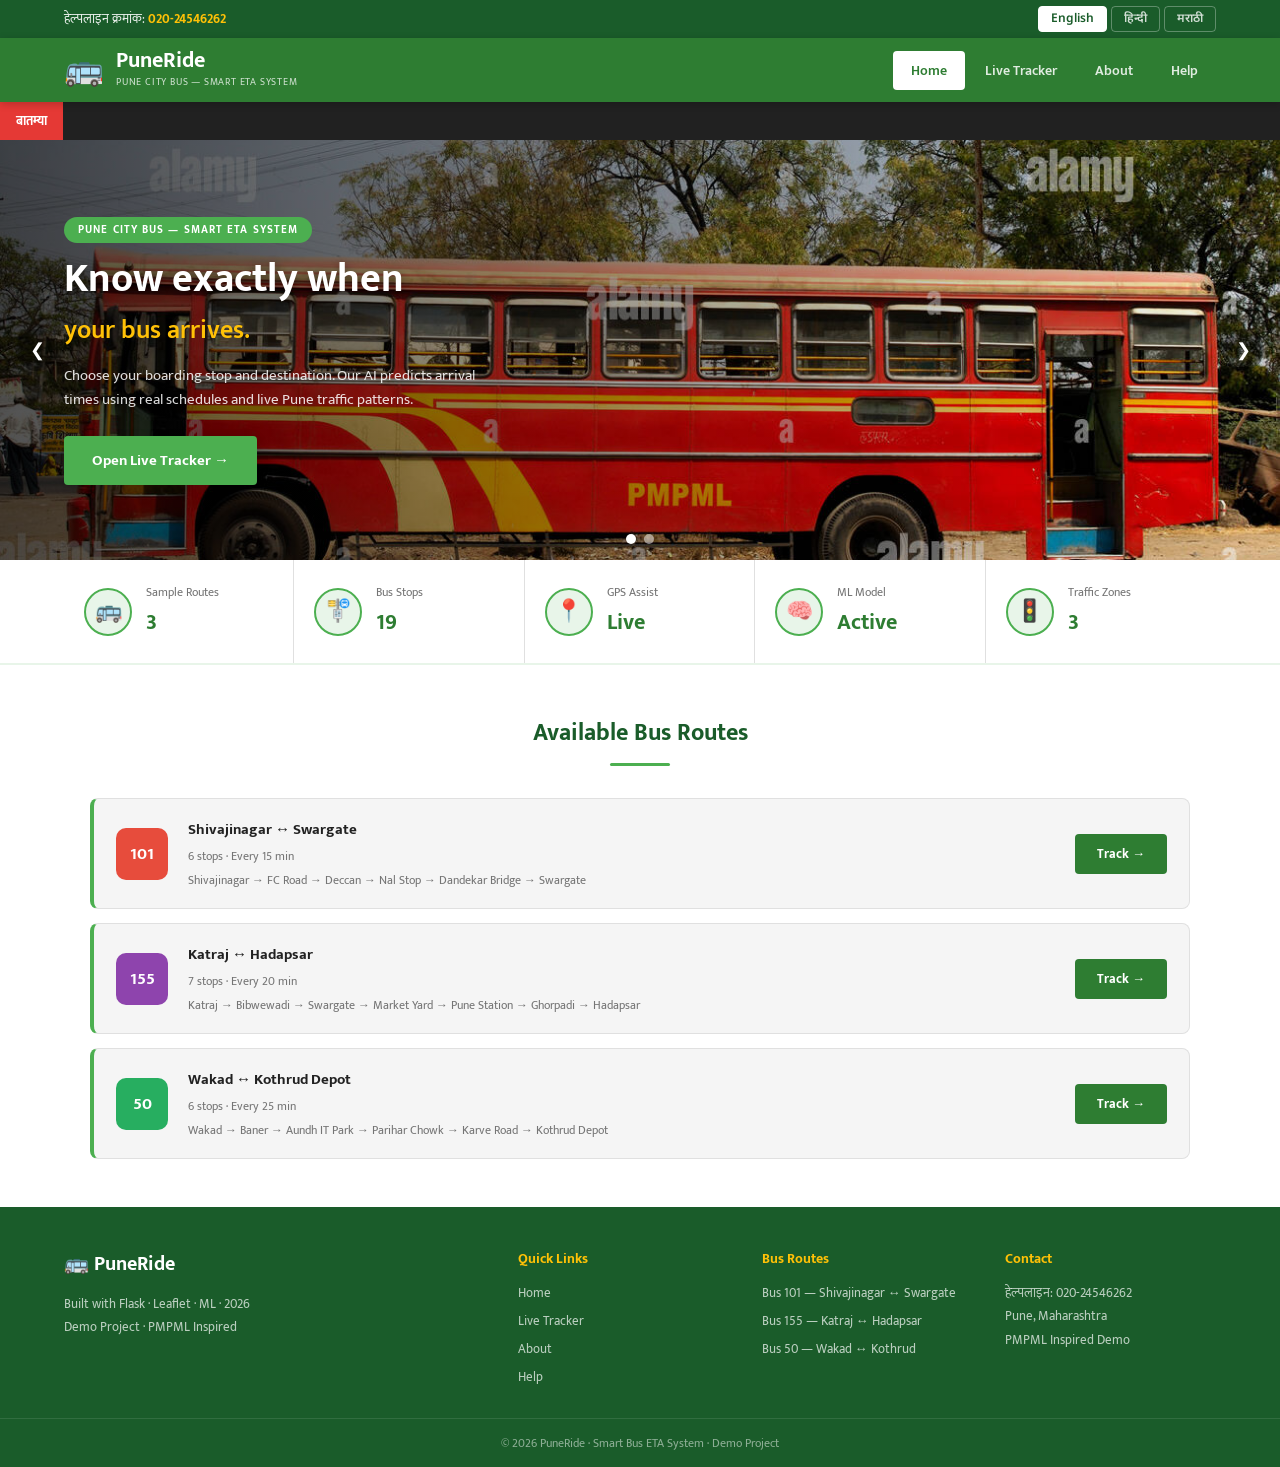
==== commit cba9193e: "Remove features section from index.html Removed the features section from the index.html file." ====
--- a/index.html
+++ b/index.html
@@ -136,36 +136,6 @@
   </div>
 </section>
 
-<!-- FEATURES -->
-<section class="features-section">
-  <div class="section-heading">
-    <h2>Live Tracker Features</h2>
-    <div class="heading-bar"></div>
-  </div>
-  <div class="features-grid">
-    <div class="feat-card">
-      <div class="feat-icon">🚏</div>
-      <h3 data-i18n="feat1_title">Pick Your Stop</h3>
-      <p data-i18n="feat1_p">Search from the stop list or use GPS to detect the nearest stop.</p>
-    </div>
-    <div class="feat-card">
-      <div class="feat-icon">🚌</div>
-      <h3 data-i18n="feat2_title">Available Buses Only</h3>
-      <p data-i18n="feat2_p">Only buses that connect your two stops are shown.</p>
-    </div>
-    <div class="feat-card">
-      <div class="feat-icon">🧠</div>
-      <h3 data-i18n="feat3_title">Smart ETA</h3>
-      <p data-i18n="feat3_p">Peak-hour traffic patterns adjust your ETA automatically.</p>
-    </div>
-    <div class="feat-card">
-      <div class="feat-icon">🗺️</div>
-      <h3 data-i18n="feat4_title">Route on Map</h3>
-      <p data-i18n="feat4_p">Active route highlighted with boarding and alighting stops marked.</p>
-    </div>
-  </div>
-</section>
-
 <!-- ROUTES -->
 <section class="routes-section">
   <div class="section-heading">
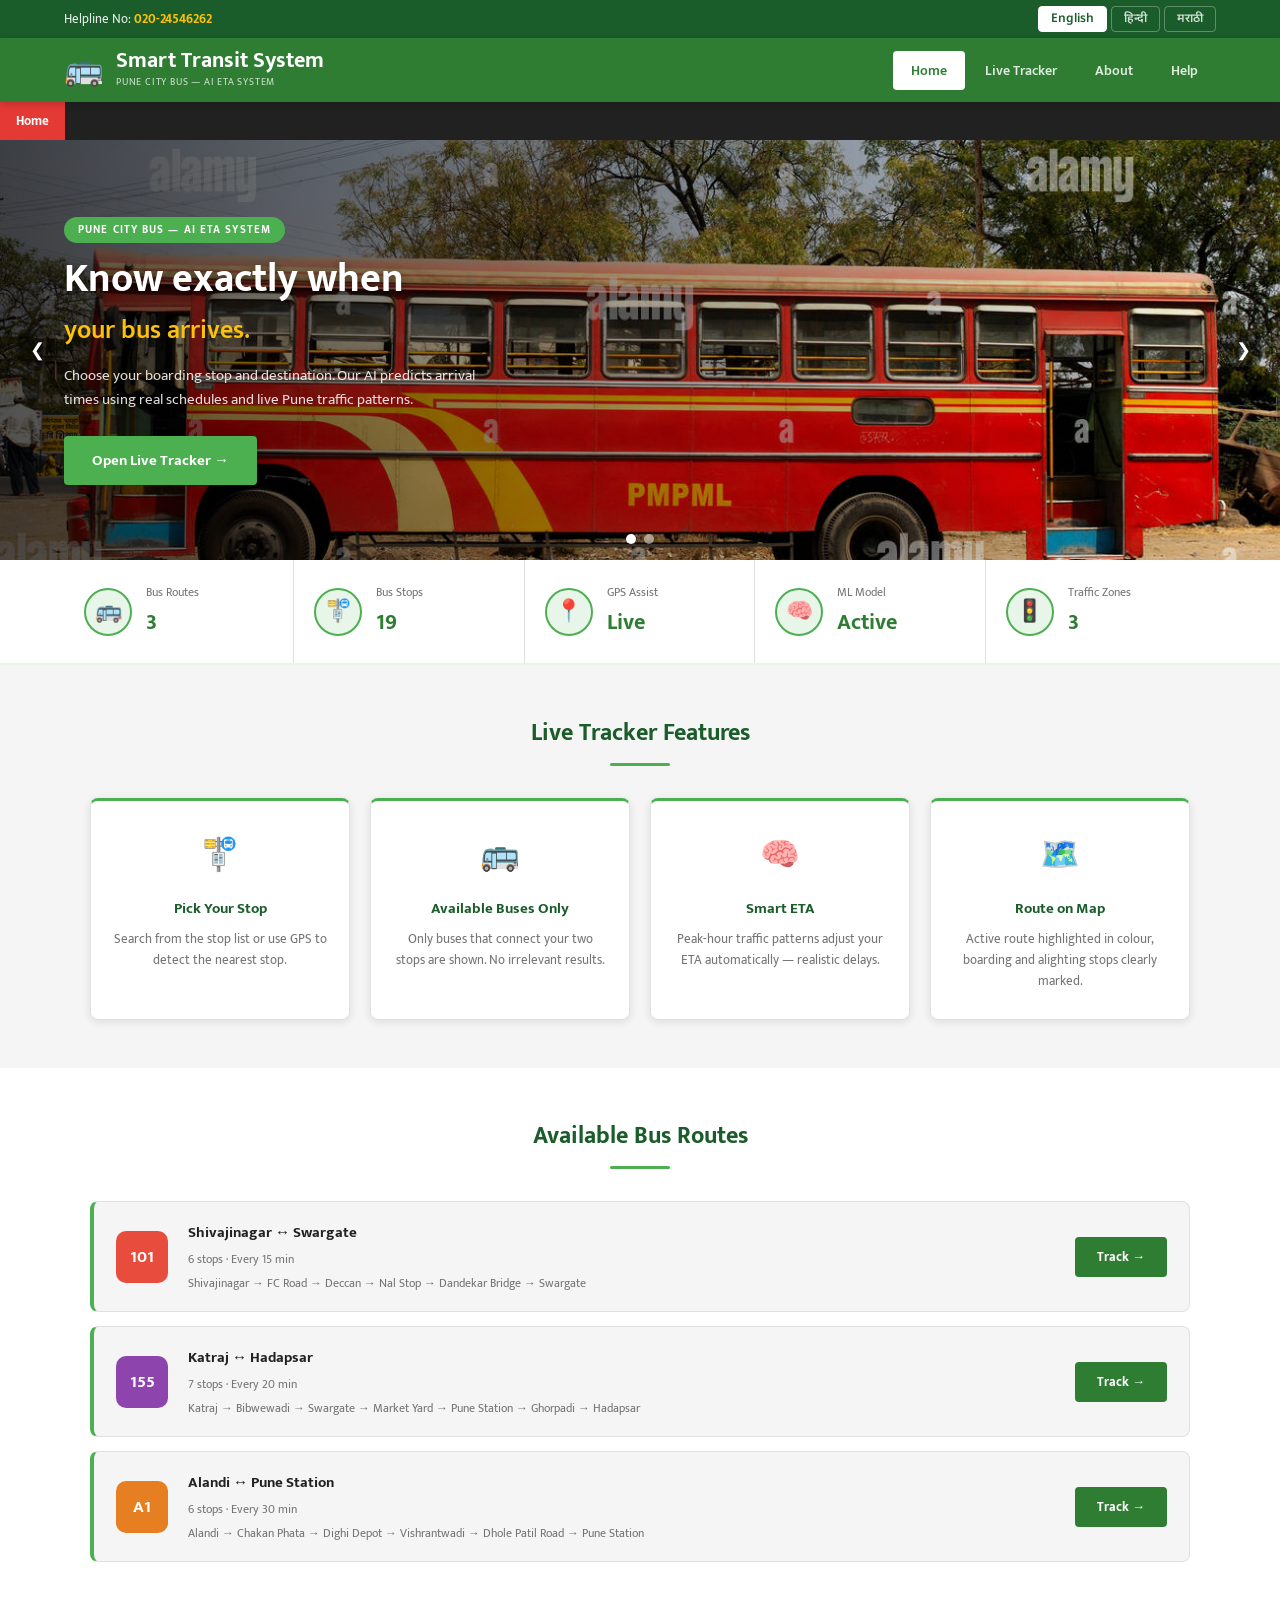
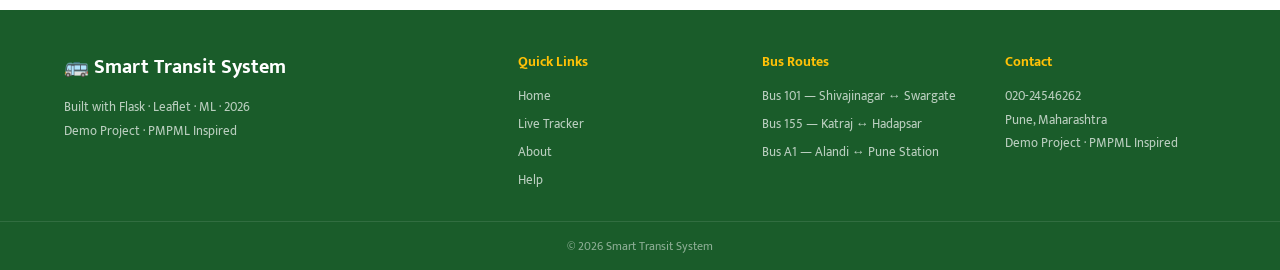
==== commit 46fc429a: "Add files via upload" ====
--- a/index.html
+++ b/index.html
@@ -3,16 +3,14 @@
 <head>
   <meta charset="UTF-8"/>
   <meta name="viewport" content="width=device-width, initial-scale=1.0"/>
-  <title>PuneRide – Smart Bus ETA</title>
+  <title>Smart Transit System – Pune</title>
   <link rel="stylesheet" href="style.css"/>
   <link href="https://fonts.googleapis.com/css2?family=Noto+Sans+Devanagari:wght@300;400;500;600;700&family=Mukta:wght@400;500;600;700&display=swap" rel="stylesheet"/>
 </head>
 <body>
-
-<!-- TOP BAR -->
 <div class="top-bar">
   <div class="top-bar-inner">
-    <span class="helpline">हेल्पलाइन क्रमांक: <strong>020-24546262</strong></span>
+    <span class="helpline"><span data-i18n="helpline">Helpline No:</span> <strong>020-24546262</strong></span>
     <div class="lang-switcher">
       <button class="lang-btn active" data-lang="en" onclick="setLang('en')">English</button>
       <button class="lang-btn" data-lang="hi" onclick="setLang('hi')">हिन्दी</button>
@@ -21,14 +19,13 @@
   </div>
 </div>
 
-<!-- HEADER -->
 <header class="site-header">
   <div class="header-inner">
     <div class="brand">
       <div class="brand-logo">🚌</div>
       <div class="brand-text">
-        <div class="brand-name">PuneRide</div>
-        <div class="brand-sub" data-i18n="hero_badge">PUNE CITY BUS — SMART ETA SYSTEM</div>
+        <div class="brand-name" data-i18n="system_name">Smart Transit System</div>
+        <div class="brand-sub" data-i18n="system_sub">PUNE CITY BUS — AI ETA SYSTEM</div>
       </div>
     </div>
     <nav class="main-nav">
@@ -40,32 +37,29 @@
   </div>
 </header>
 
-<!-- NEWS TICKER -->
 <div class="ticker-bar">
-  <div class="ticker-label">बातम्या</div>
+  <div class="ticker-label" data-i18n="nav_home">बातम्या</div>
   <div class="ticker-wrap">
     <div class="ticker-content">
+      <span class="tick-item" data-i18n="system_name">Smart Transit System</span>
+      <span class="new-badge">नवीन</span>
       <span class="tick-item">Bus 101: Shivajinagar ↔ Swargate — दर 15 मिनिटांनी</span>
       <span class="new-badge">नवीन</span>
       <span class="tick-item">Bus 155: Katraj ↔ Hadapsar — दर 20 मिनिटांनी</span>
       <span class="new-badge">नवीन</span>
-      <span class="tick-item">Bus 50: Wakad ↔ Kothrud — दर 25 मिनिटांनी</span>
-      <span class="new-badge">नवीन</span>
-      <span class="tick-item">GPS-based stop detection now available · Use 📍 in Live Tracker</span>
-      <span class="new-badge">नवीन</span>
-      <span class="tick-item">Smart ETA with peak-hour traffic patterns · AI-powered predictions</span>
+      <span class="tick-item">Bus A1: Alandi ↔ Pune Station — दर 30 मिनिटांनी</span>
+      <span class="new-badge">नवीन</span>
+      <span class="tick-item">GPS-based stop detection · Use 📍 in Live Tracker</span>
     </div>
   </div>
 </div>
 
-<!-- HERO SLIDER -->
 <section class="hero-slider">
   <div class="slide active" id="slide-0">
-    <img src="image1.jpg" alt="Pune Bus" class="slide-img"
-         onerror="this.style.background='#1a5c2a';this.alt='';"/>
+    <img src="image1.jpg" alt="Pune Bus" class="slide-img" onerror="this.style.background='#1a5c2a';this.alt='';"/>
     <div class="slide-overlay">
       <div class="slide-caption">
-        <div class="slide-badge" data-i18n="hero_badge">PUNE CITY BUS</div>
+        <div class="slide-badge" data-i18n="hero_badge">PUNE CITY BUS — AI ETA SYSTEM</div>
         <h1 data-i18n="hero_h1_line1">Know exactly when</h1>
         <h2 data-i18n="hero_h1_line2">your bus arrives.</h2>
         <p data-i18n="hero_p">AI-powered ETA using real schedules and live Pune traffic patterns.</p>
@@ -74,19 +68,17 @@
     </div>
   </div>
   <div class="slide" id="slide-1">
-    <img src="image2.jfif" alt="Pune Bus Route" class="slide-img"
-         onerror="this.style.background='#0d3d1f';this.alt='';"/>
+    <img src="image2.jfif" alt="Pune Bus Route" class="slide-img" onerror="this.style.background='#0d3d1f';this.alt='';"/>
     <div class="slide-overlay">
       <div class="slide-caption">
-        <div class="slide-badge">स्मार्ट बस ट्रॅकर</div>
-        <h1>Smart · Fast · Reliable</h1>
-        <h2>पुणे बस ट्रॅकर</h2>
-        <p>बस स्टॉप निवडा आणि ETA जाणून घ्या</p>
-        <a href="dashboard.html" class="slide-cta">लाइव्ह ट्रॅकर →</a>
-      </div>
-    </div>
-  </div>
-
+        <div class="slide-badge" data-i18n="system_sub">स्मार्ट ट्रान्झिट सिस्टम</div>
+        <h1 data-i18n="system_name">Smart Transit System</h1>
+        <h2 data-i18n="hero_h1_line2">your bus arrives.</h2>
+        <p data-i18n="hero_p">AI-powered ETA using real schedules and live Pune traffic patterns.</p>
+        <a href="dashboard.html" class="slide-cta" data-i18n="hero_btn_open">Open Live Tracker →</a>
+      </div>
+    </div>
+  </div>
   <button class="slide-arrow prev" onclick="changeSlide(-1)">&#10094;</button>
   <button class="slide-arrow next" onclick="changeSlide(1)">&#10095;</button>
   <div class="slide-dots">
@@ -95,51 +87,47 @@
   </div>
 </section>
 
-<!-- STATS CARDS -->
 <section class="stats-section">
   <div class="stats-row">
     <div class="stat-card">
       <div class="stat-icon-box"><span>🚌</span></div>
-      <div>
-        <div class="stat-label" data-i18n="stat_routes">Sample Routes</div>
-        <div class="stat-num">3</div>
-      </div>
+      <div><div class="stat-label" data-i18n="stat_routes">Bus Routes</div><div class="stat-num">3</div></div>
     </div>
     <div class="stat-card">
       <div class="stat-icon-box"><span>🚏</span></div>
-      <div>
-        <div class="stat-label" data-i18n="stat_stops">Bus Stops</div>
-        <div class="stat-num">19</div>
-      </div>
+      <div><div class="stat-label" data-i18n="stat_stops">Bus Stops</div><div class="stat-num">19</div></div>
     </div>
     <div class="stat-card">
       <div class="stat-icon-box"><span>📍</span></div>
-      <div>
-        <div class="stat-label" data-i18n="stat_gps">GPS Assist</div>
-        <div class="stat-num">Live</div>
-      </div>
+      <div><div class="stat-label" data-i18n="stat_gps">GPS Assist</div><div class="stat-num">Live</div></div>
     </div>
     <div class="stat-card">
       <div class="stat-icon-box"><span>🧠</span></div>
-      <div>
-        <div class="stat-label">ML Model</div>
-        <div class="stat-num">Active</div>
-      </div>
+      <div><div class="stat-label">ML Model</div><div class="stat-num">Active</div></div>
     </div>
     <div class="stat-card">
       <div class="stat-icon-box"><span>🚦</span></div>
-      <div>
-        <div class="stat-label">Traffic Zones</div>
-        <div class="stat-num">3</div>
-      </div>
-    </div>
-  </div>
-</section>
-
-<!-- ROUTES -->
+      <div><div class="stat-label">Traffic Zones</div><div class="stat-num">3</div></div>
+    </div>
+  </div>
+</section>
+
+<section class="features-section">
+  <div class="section-heading">
+    <h2 data-i18n="tracker_features">Live Tracker Features</h2>
+    <div class="heading-bar"></div>
+  </div>
+  <div class="features-grid">
+    <div class="feat-card"><div class="feat-icon">🚏</div><h3 data-i18n="feat1_title">Pick Your Stop</h3><p data-i18n="feat1_p">Search from the stop list or use GPS to detect the nearest stop.</p></div>
+    <div class="feat-card"><div class="feat-icon">🚌</div><h3 data-i18n="feat2_title">Available Buses Only</h3><p data-i18n="feat2_p">Only buses that connect your two stops are shown.</p></div>
+    <div class="feat-card"><div class="feat-icon">🧠</div><h3 data-i18n="feat3_title">Smart ETA</h3><p data-i18n="feat3_p">Peak-hour traffic patterns adjust your ETA automatically.</p></div>
+    <div class="feat-card"><div class="feat-icon">🗺️</div><h3 data-i18n="feat4_title">Route on Map</h3><p data-i18n="feat4_p">Active route highlighted with boarding and alighting stops marked.</p></div>
+  </div>
+</section>
+
 <section class="routes-section">
   <div class="section-heading">
-    <h2>Available Bus Routes</h2>
+    <h2 data-i18n="available_routes">Available Bus Routes</h2>
     <div class="heading-bar"></div>
   </div>
   <div class="routes-grid">
@@ -147,63 +135,60 @@
       <div class="route-badge" style="background:#e74c3c">101</div>
       <div class="route-body">
         <div class="route-name">Shivajinagar ↔ Swargate</div>
-        <div class="route-meta">6 stops · Every 15 min</div>
+        <div class="route-meta">6 <span data-i18n="route_stops">stops</span> · <span data-i18n="route_every">Every</span> 15 <span data-i18n="route_min">min</span></div>
         <div class="route-stops">Shivajinagar → FC Road → Deccan → Nal Stop → Dandekar Bridge → Swargate</div>
       </div>
-      <a href="dashboard.html" class="route-track-btn">Track →</a>
+      <a href="dashboard.html" class="route-track-btn" data-i18n="route_track">Track →</a>
     </div>
     <div class="route-card">
       <div class="route-badge" style="background:#8e44ad">155</div>
       <div class="route-body">
         <div class="route-name">Katraj ↔ Hadapsar</div>
-        <div class="route-meta">7 stops · Every 20 min</div>
+        <div class="route-meta">7 <span data-i18n="route_stops">stops</span> · <span data-i18n="route_every">Every</span> 20 <span data-i18n="route_min">min</span></div>
         <div class="route-stops">Katraj → Bibwewadi → Swargate → Market Yard → Pune Station → Ghorpadi → Hadapsar</div>
       </div>
-      <a href="dashboard.html" class="route-track-btn">Track →</a>
+      <a href="dashboard.html" class="route-track-btn" data-i18n="route_track">Track →</a>
     </div>
     <div class="route-card">
-      <div class="route-badge" style="background:#27ae60">50</div>
+      <div class="route-badge" style="background:#e67e22">A1</div>
       <div class="route-body">
-        <div class="route-name">Wakad ↔ Kothrud Depot</div>
-        <div class="route-meta">6 stops · Every 25 min</div>
-        <div class="route-stops">Wakad → Baner → Aundh IT Park → Parihar Chowk → Karve Road → Kothrud Depot</div>
-      </div>
-      <a href="dashboard.html" class="route-track-btn">Track →</a>
-    </div>
-  </div>
-</section>
-
-<!-- FOOTER -->
+        <div class="route-name">Alandi ↔ Pune Station</div>
+        <div class="route-meta">6 <span data-i18n="route_stops">stops</span> · <span data-i18n="route_every">Every</span> 30 <span data-i18n="route_min">min</span></div>
+        <div class="route-stops">Alandi → Chakan Phata → Dighi Depot → Vishrantwadi → Dhole Patil Road → Pune Station</div>
+      </div>
+      <a href="dashboard.html" class="route-track-btn" data-i18n="route_track">Track →</a>
+    </div>
+  </div>
+</section>
+
 <footer class="site-footer">
   <div class="footer-inner">
     <div class="footer-col">
-      <div class="footer-brand">🚌 PuneRide</div>
+      <div class="footer-brand">🚌 <span data-i18n="system_name">Smart Transit System</span></div>
       <p data-i18n="footer_built">Built with Flask · Leaflet · ML · 2026</p>
       <p data-i18n="footer_demo">Demo Project · PMPML Inspired</p>
     </div>
     <div class="footer-col">
-      <h4>Quick Links</h4>
+      <h4 data-i18n="quick_links">Quick Links</h4>
       <a href="index.html" data-i18n="nav_home">Home</a>
       <a href="dashboard.html" data-i18n="nav_tracker">Live Tracker</a>
       <a href="about.html" data-i18n="nav_about">About</a>
       <a href="help.html" data-i18n="nav_help">Help</a>
     </div>
     <div class="footer-col">
-      <h4>Bus Routes</h4>
+      <h4 data-i18n="bus_routes_lbl">Bus Routes</h4>
       <a href="dashboard.html">Bus 101 — Shivajinagar ↔ Swargate</a>
       <a href="dashboard.html">Bus 155 — Katraj ↔ Hadapsar</a>
-      <a href="dashboard.html">Bus 50 — Wakad ↔ Kothrud</a>
-    </div>
-    <div class="footer-col">
-      <h4>Contact</h4>
-      <p>हेल्पलाइन: 020-24546262</p>
+      <a href="dashboard.html">Bus A1 — Alandi ↔ Pune Station</a>
+    </div>
+    <div class="footer-col">
+      <h4 data-i18n="contact_lbl">Contact</h4>
+      <p>020-24546262</p>
       <p>Pune, Maharashtra</p>
-      <p>PMPML Inspired Demo</p>
-    </div>
-  </div>
-  <div class="footer-bottom">
-    © 2026 PuneRide · Smart Bus ETA System · Demo Project
-  </div>
+      <p data-i18n="footer_demo">Demo Project · PMPML Inspired</p>
+    </div>
+  </div>
+  <div class="footer-bottom">© 2026 <span data-i18n="system_name">Smart Transit System</span></div>
 </footer>
 
 <script src="i18n.js"></script>
@@ -211,15 +196,12 @@
 let cur = 0;
 const slides = document.querySelectorAll('.slide');
 const dots   = document.querySelectorAll('.dot');
-
 function goSlide(n) {
-  slides[cur].classList.remove('active');
-  dots[cur].classList.remove('active');
-  cur = (n + slides.length) % slides.length;
-  slides[cur].classList.add('active');
-  dots[cur].classList.add('active');
+  slides[cur].classList.remove('active'); dots[cur].classList.remove('active');
+  cur = (n+slides.length)%slides.length;
+  slides[cur].classList.add('active'); dots[cur].classList.add('active');
 }
-function changeSlide(d) { goSlide(cur + d); }
+function changeSlide(d) { goSlide(cur+d); }
 setInterval(() => changeSlide(1), 5000);
 </script>
 </body>
